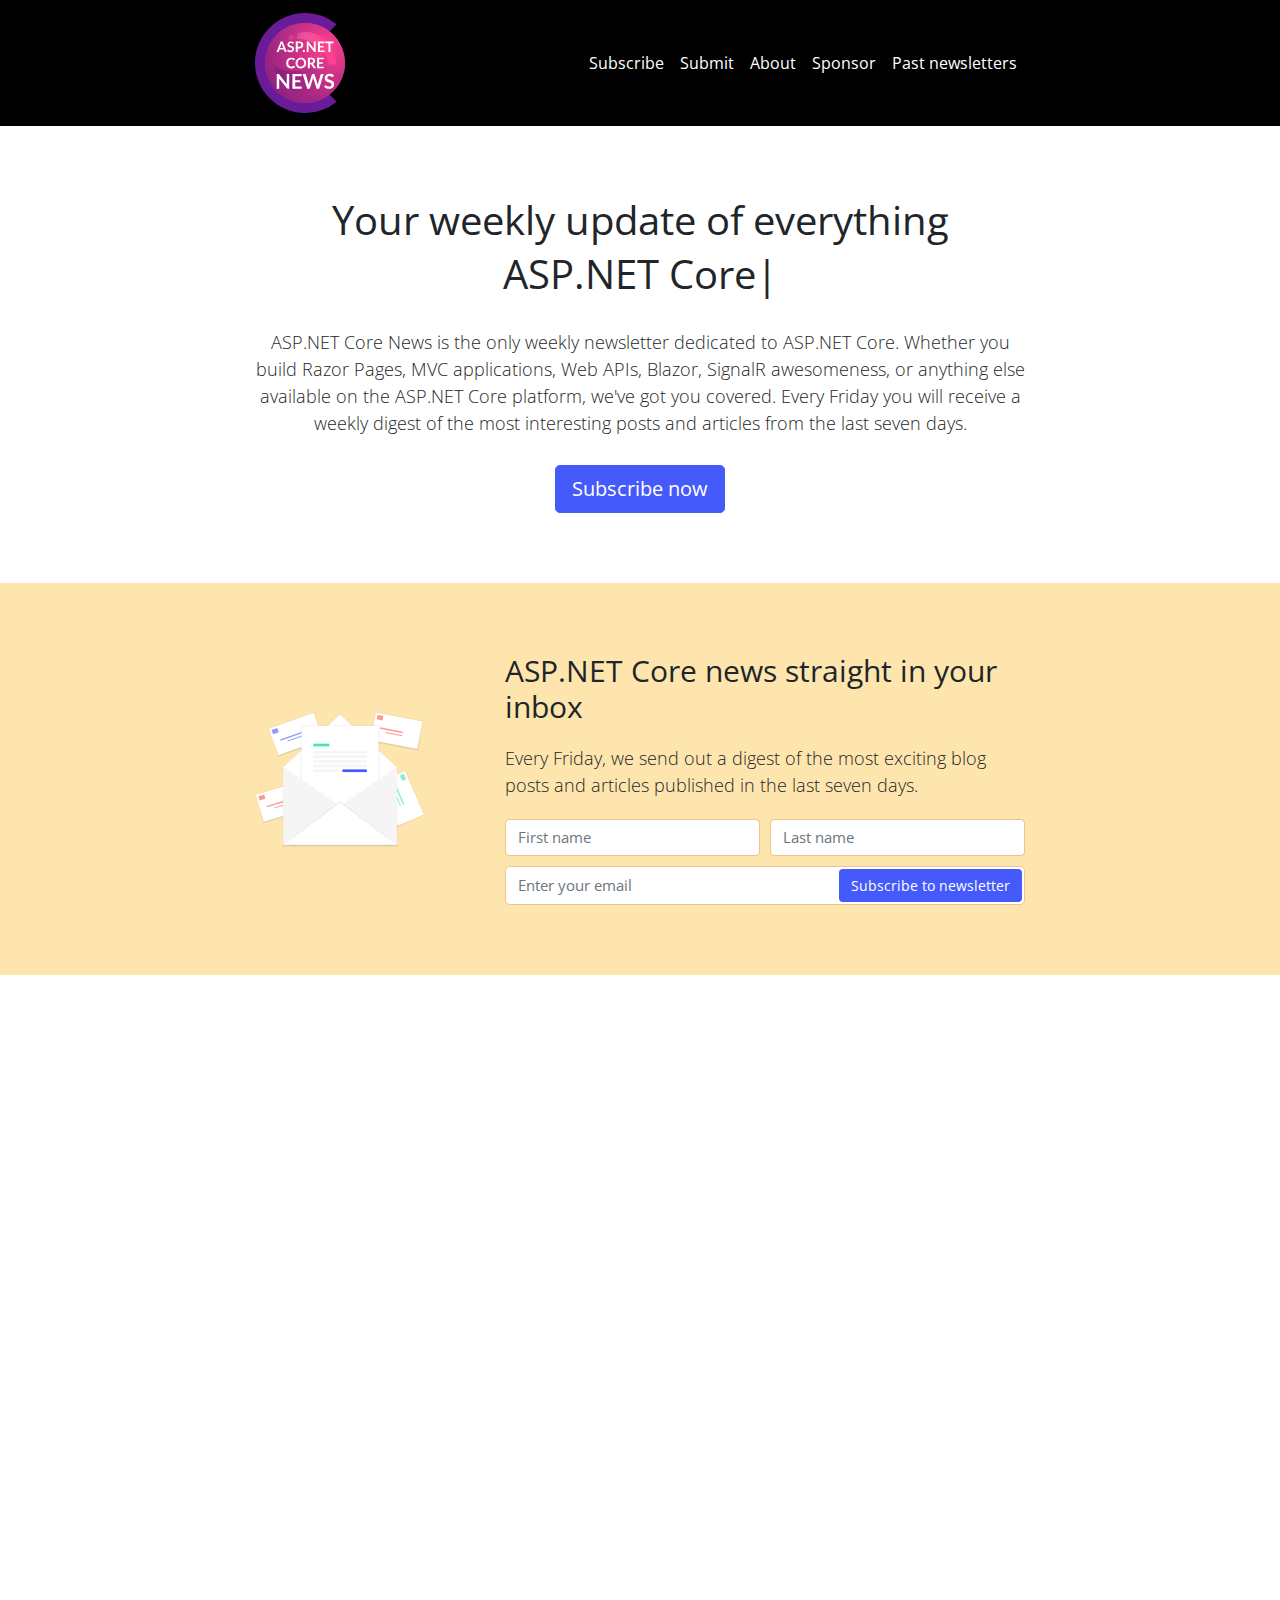
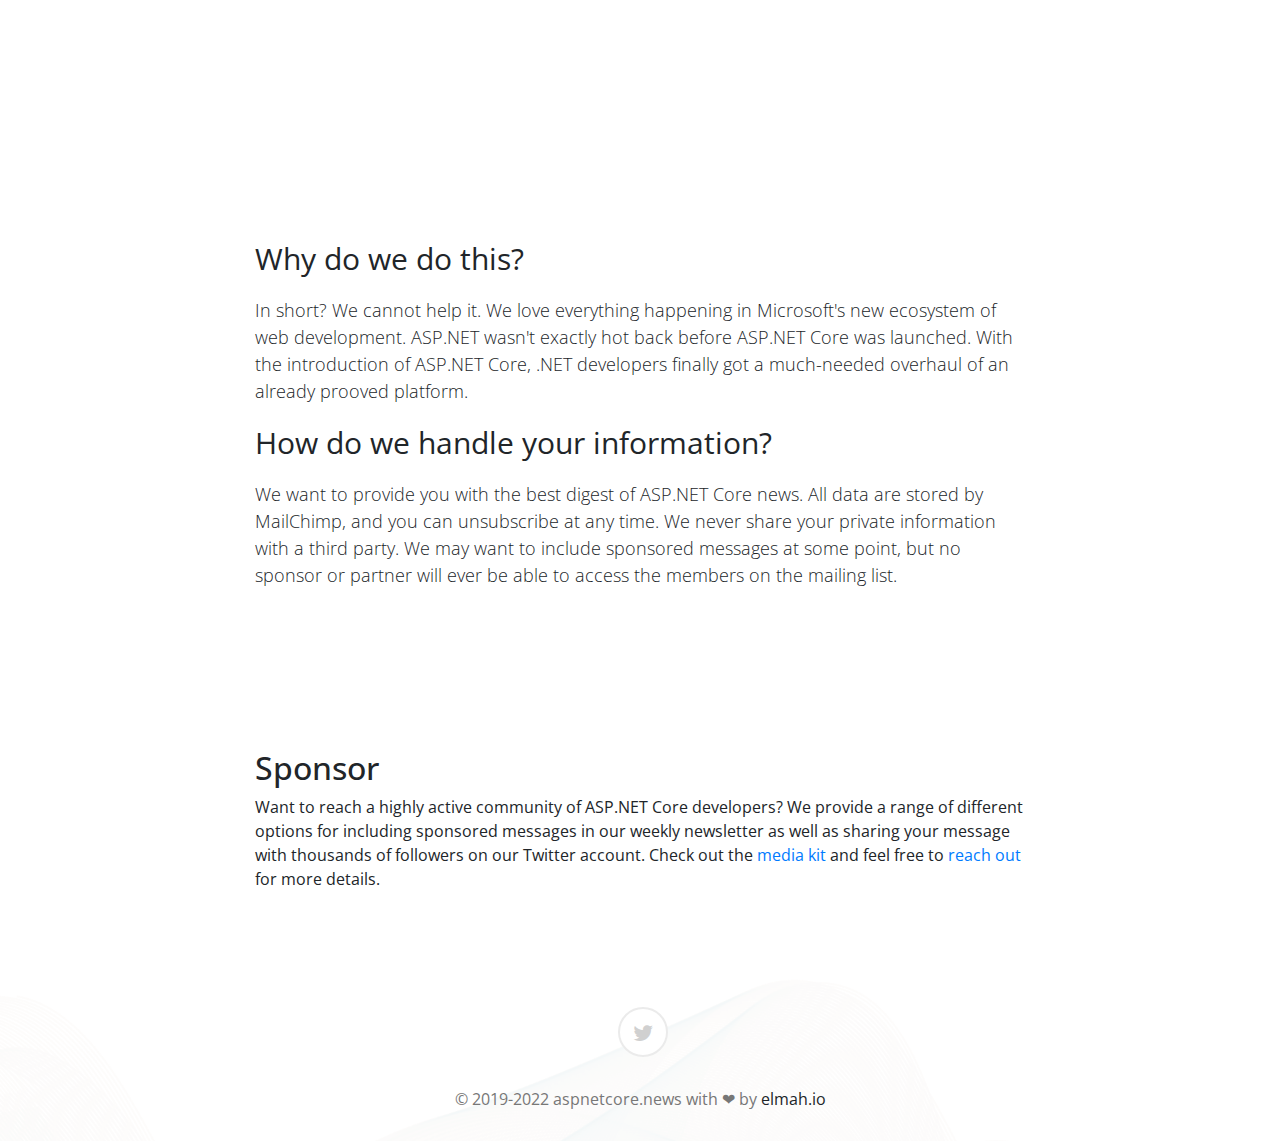
==== index.html @ 0ddf8ab8 "Removed analytics" ====
<!doctype html>
<html lang="en">
    <head>
        <title>ASP.NET Core News - Your weekly update on ASP.NET Core</title>
        <meta name="description" content="Sign up for the ASP.NET Core weekly newsletter to receive a weekly digest of blog posts about ASP.NET Core, MVC, Blazor, SignalR, and much more.">
        <link rel="canonical" href="https://aspnetcore.news/">
        <!-- Required meta tags -->
        <meta charset="utf-8">
        <meta name="viewport" content="width=device-width, initial-scale=1, shrink-to-fit=no">
        <!-- Fonts -->
        <link href="https://fonts.googleapis.com/css?family=Open+Sans:300,400,600,700" rel="stylesheet">
        <!-- Bootstrap CSS -->
        <link rel="stylesheet" href="https://stackpath.bootstrapcdn.com/bootstrap/4.3.1/css/bootstrap.min.css" integrity="sha384-ggOyR0iXCbMQv3Xipma34MD+dH/1fQ784/j6cY/iJTQUOhcWr7x9JvoRxT2MZw1T" crossorigin="anonymous">
        <link rel="stylesheet" href="https://stackpath.bootstrapcdn.com/font-awesome/4.7.0/css/font-awesome.min.css">
        <link rel="stylesheet" type="text/css" href="style.css">
        <link rel="apple-touch-icon" href="images/apple-touch-icon.png">
        <link rel="icon" type="image/png" href="images/favicon-192x192.png" sizes="192x192">
        <link rel="icon" type="image/png" href="images/favicon-160x160.png" sizes="160x160">
        <link rel="icon" type="image/png" href="images/favicon-96x96.png" sizes="96x96">
        <link rel="icon" type="image/png" href="images/favicon-32x32.png" sizes="32x32">
        <link rel="icon" type="image/png" href="images/favicon-16x16.png" sizes="16x16">
        <meta name="msapplication-TileImage" content="images/ms-icon-144x144.png">
        <meta property="og:type" content="website" />
        <meta property="og:title" content="ASP.NET Core News - Your weekly update of everything ASP.NET Core" />
        <meta property="og:description" content="ASP.NET Core News is the only weekly newsletter dedicated to ASP.NET Core. Whether you build Razor Pages, MVC applications, Web APIs, Blazor, SignalR awesomeness, or anything else available on the ASP.NET Core platform, we've got you covered. Every Friday you will receive a weekly digest of the most interesting posts and articles from the last seven days." />
        <meta property="og:image" content="https://aspnetcore.news/images/aspnetcorenews.png" />
        <meta property="og:url" content="https://aspnetcore.news/" />
        <meta property="og:site_name" content="ASP.NET Core News" />
        <meta name="twitter:title" content="ASP.NET Core News - Your weekly update of everything ASP.NET Core">
        <meta name="twitter:description" content="ASP.NET Core News is the only weekly newsletter dedicated to ASP.NET Core. Whether you build Razor Pages, MVC applications, Web APIs, Blazor, SignalR awesomeness, or anything else available on the ASP.NET Core platform, we've got you covered. Every Friday you will receive a weekly digest of the most interesting posts and articles from the last seven days.">
        <meta name="twitter:image" content="https://aspnetcore.news/images/aspnetcorenews.png">
        <meta name="twitter:site" content="@aspnetcore_news">
    </head>
    <body>
        <nav class="navbar navbar-expand-lg navbar-dark bg-dark fixed-top">
            <div class="container">
                <a class="navbar-brand" href="https://aspnetcore.news"><img class="img-fluid" src="images/logo.svg" alt="ASP.NET Core News" /></a>
                <button class="navbar-toggler" type="button" data-toggle="collapse" data-target="#navbarScroll" aria-controls="navbarScroll" aria-expanded="false" aria-label="Toggle navigation">
                    <span class="navbar-toggler-icon"></span>
                </button>
                <div class="collapse navbar-collapse" id="navbarScroll">
                    <ul class="navbar-nav ml-auto">
                        <li class="nav-item"><a class="nav-link" href="#newsletter">Subscribe</a></li>
                        <li class="nav-item"><a class="nav-link" href="#submit">Submit</a></li>
                        <li class="nav-item"><a class="nav-link" href="#about">About</a></li>
                        <li class="nav-item"><a class="nav-link" href="#sponsor">Sponsor</a></li>
                        <li class="nav-item"><a class="nav-link" href="https://us7.campaign-archive.com/home/?u=66fdd2122e968863d381a26e1&id=25e58ef874" target="_blank">Past newsletters</a></li>
                    </ul>
                </div>
            </div>
        </nav>
        <section class="hero">
            <div class="section-inner">
                <div class="container">
                    <h1>Your weekly update of everything <span class="d-none">ASP.NET Core</span></h1>
                    <span class="rotator"></span>

                    <p class="lead">
                        ASP.NET Core News is the only weekly newsletter dedicated to ASP.NET Core. Whether you build Razor Pages, MVC applications, Web APIs, Blazor, SignalR awesomeness, or anything else available on the ASP.NET Core platform, we've got you covered. Every Friday you will receive a weekly digest of the most interesting posts and articles from the last seven days.
                    </p>
                    <div class="actions">
                        <button id="goto-newsletter" type="button" class="btn btn-primary btn-lg mt-2">Subscribe now</button>
                    </div>
                </div>
            </div>
        </section>
        <section id="newsletter" class="newsletter">
            <div class="section-inner">
                <div class="container">
                    <div class="newsletter-box">
                        <div class="row align-items-center">
                            <div class="col-md-3">
                                <svg id="060e19aa-3f7d-4f07-aa7e-820f8d371f55" data-name="Layer 1" xmlns="http://www.w3.org/2000/svg" xmlns:xlink="http://www.w3.org/1999/xlink" width="870.71" height="691.21" viewBox="0 0 870.71 691.21">
                                    <defs>
                                        <linearGradient id="96d5bb21-1965-4d3e-ab37-1bcc7be514e6" x1="309.27" y1="560.72" x2="309.27" y2="406.06" gradientTransform="matrix(-1, 0, 0, 1, 616.6, 82.28)" gradientUnits="userSpaceOnUse">
                                            <stop offset="0" stop-color="gray" stop-opacity="0.25"/>
                                            <stop offset="0.54" stop-color="gray" stop-opacity="0.12"/>
                                            <stop offset="1" stop-color="gray" stop-opacity="0.1"/>
                                        </linearGradient>
                                        <linearGradient id="3608cfbe-4e57-42c8-8a3e-2b99e6b6c6a0" x1="-175.29" y1="157.73" x2="-175.29" y2="3.07" gradientTransform="matrix(0, -1, -1, 0, 970.73, 29.07)" xlink:href="#96d5bb21-1965-4d3e-ab37-1bcc7be514e6"/>
                                        <linearGradient id="f4d6b150-3892-4d6f-bed9-22612cc59583" x1="-246.29" y1="456.25" x2="-246.29" y2="301.59" gradientTransform="matrix(0, -1, -1, 0, 1293.26, 304.09)" xlink:href="#96d5bb21-1965-4d3e-ab37-1bcc7be514e6"/>
                                        <linearGradient id="675c2575-69c8-4c08-9859-0530d9a94ad2" x1="60" y1="226.17" x2="60" y2="71.51" gradientTransform="matrix(-1, 0, 0, 1, 436.24, 71.59)" xlink:href="#96d5bb21-1965-4d3e-ab37-1bcc7be514e6"/>
                                        <linearGradient id="245258be-8ef2-4163-b815-3fbd211fc334" x1="435.66" y1="691.21" x2="435.66" y2="9.21" gradientTransform="matrix(1, 0, 0, 1, 0, 0)" xlink:href="#96d5bb21-1965-4d3e-ab37-1bcc7be514e6"/>
                                        <linearGradient id="afb36fd3-f298-4117-ba9e-9f0c6a4eccfc" x1="435.66" y1="544.71" x2="435.66" y2="69.59" gradientTransform="matrix(1, 0, 0, 1, 0, 0)" xlink:href="#96d5bb21-1965-4d3e-ab37-1bcc7be514e6"/>
                                        <linearGradient id="9b46ec67-d0ea-45ff-80f1-fe3db7b86030" x1="600.3" y1="786.69" x2="600.3" y2="565.96" gradientTransform="matrix(1, 0, 0, 1, 0, 0)" xlink:href="#96d5bb21-1965-4d3e-ab37-1bcc7be514e6"/>
                                    </defs>
                                    <title>opened</title>
                                    <rect x="181.5" y="488.34" width="251.66" height="154.66" transform="translate(-313.48 7.02) rotate(-16.6)" fill="url(#96d5bb21-1965-4d3e-ab37-1bcc7be514e6)"/>
                                    <rect x="184.26" y="492.57" width="243.13" height="144.34" transform="translate(-313.28 6.55) rotate(-16.6)" fill="#fff"/>
                                    <g opacity="0.6">
                                        <rect x="184.56" y="532.96" width="30.93" height="22.89" transform="translate(382.63 904.55) rotate(163.4)" fill="#f55f44"/>
                                        <rect x="221.97" y="570.99" width="118.78" height="7.42" transform="translate(550.57 940.64) rotate(163.4)" fill="#f55f44"/>
                                        <rect x="258.42" y="584.23" width="86.61" height="4.95" transform="translate(593.88 958.32) rotate(163.4)" fill="#f55f44"/>
                                    </g>
                                    <rect x="812.99" y="78.53" width="154.66" height="251.66" transform="translate(354.91 934.8) rotate(-78.98)" fill="url(#3608cfbe-4e57-42c8-8a3e-2b99e6b6c6a0)"/>
                                    <rect x="817.25" y="81.28" width="144.34" height="243.13" transform="translate(355.66 932.7) rotate(-78.98)" fill="#fff"/>
                                    <g opacity="0.6">
                                        <rect x="789.65" y="124.32" width="30.93" height="22.89" transform="translate(1404.78 318.52) rotate(-168.98)" fill="#f55f44"/>
                                        <rect x="803.74" y="196.61" width="118.78" height="7.42" transform="translate(1507.41 457.54) rotate(-168.98)" fill="#f55f44"/>
                                        <rect x="832.3" y="217.92" width="86.61" height="4.95" transform="translate(1528.3 499.71) rotate(-168.98)" fill="#f55f44"/>
                                    </g>
                                    <rect x="837.01" y="424.55" width="154.66" height="251.66" transform="translate(-308.14 304.89) rotate(-23.45)" fill="url(#f4d6b150-3892-4d6f-bed9-22612cc59583)"/>
                                    <rect x="842.9" y="427.21" width="144.34" height="243.13" transform="translate(-307.45 305.05) rotate(-23.45)" fill="#fff"/>
                                    <g opacity="0.6">
                                        <rect x="907.2" y="429.86" width="30.93" height="22.89" transform="translate(720.31 1358.98) rotate(-113.45)" fill="#47e6b1"/>
                                        <rect x="842.89" y="521.96" width="118.78" height="7.42" transform="translate(614.41 1458.22) rotate(-113.45)" fill="#47e6b1"/>
                                        <rect x="849.48" y="544.85" width="86.61" height="4.95" transform="translate(581.28 1479.77) rotate(-113.45)" fill="#47e6b1"/>
                                    </g>
                                    <rect x="250.41" y="143.1" width="251.66" height="154.66" transform="translate(-216.69 34.06) rotate(-19.53)" fill="url(#675c2575-69c8-4c08-9859-0530d9a94ad2)"/>
                                    <rect x="253.13" y="147.42" width="243.13" height="144.34" transform="translate(-216.5 33.5) rotate(-19.53)" fill="#fff"/>
                                    <g opacity="0.6">
                                        <rect x="252.52" y="193.23" width="30.93" height="22.89" transform="translate(424.33 203.59) rotate(160.47)" fill="#445afb"/>
                                        <rect x="291.38" y="227.07" width="118.78" height="7.42" transform="translate(593.86 226.63) rotate(160.47)" fill="#445afb"/>
                                        <rect x="328.41" y="239.26" width="86.61" height="4.95" transform="translate(638.21 240.89) rotate(160.47)" fill="#445afb"/>
                                    </g>
                                    <polygon points="435.66 9.21 142.66 285.04 142.66 691.21 728.65 691.21 728.65 285.04 435.66 9.21" fill="url(#245258be-8ef2-4163-b815-3fbd211fc334)"/>
                                    <polygon points="725.68 682.3 145.63 682.3 145.63 284.38 435.66 14.16 725.68 284.38 725.68 682.3" fill="#fff"/>
                                    <rect x="233.73" y="69.59" width="403.85" height="475.12" fill="url(#afb36fd3-f298-4117-ba9e-9f0c6a4eccfc)"/>
                                    <rect x="238.83" y="73.55" width="393.65" height="471.16" fill="#fff"/>
                                    <polygon points="145.63 284.38 435.66 483.34 145.63 682.3 145.63 284.38" fill="#f5f5f5"/>
                                    <polygon points="725.68 284.38 435.66 483.34 725.68 682.3 725.68 284.38" fill="#f5f5f5"/>
                                    <path d="M310.28,786.69,588.92,569.9a18.39,18.39,0,0,1,22.75,0L890.33,786.69Z" transform="translate(-164.65 -104.4)" fill="url(#9b46ec67-d0ea-45ff-80f1-fe3db7b86030)"/>
                                    <path d="M310.28,786.69,588.92,579.37a19.06,19.06,0,0,1,22.75,0L890.33,786.69Z" transform="translate(-164.65 -104.4)" fill="#fff"/>
                                    <rect x="298.56" y="164.61" width="82.16" height="13.86" fill="#47e6b1"/>
                                    <rect x="298.56" y="201.24" width="274.19" height="13.86" fill="#f5f5f5"/>
                                    <rect x="298.56" y="224.99" width="274.19" height="13.86" fill="#f5f5f5"/>
                                    <rect x="298.56" y="248.75" width="274.19" height="13.86" fill="#f5f5f5"/>
                                    <rect x="298.56" y="272.5" width="274.19" height="13.86" fill="#f5f5f5"/>
                                    <rect x="298.56" y="296.26" width="124.72" height="13.86" fill="#f5f5f5"/>
                                    <rect x="448.03" y="296.26" width="124.72" height="13.86" fill="#445afb"/>
                                </svg>
                            </div>
                            <div class="col-md-9">
                                <div class="newsletter-inner">
                                    <h2>ASP.NET Core news straight in your inbox</h2>
                                    <p>Every Friday, we send out a digest of the most exciting blog posts and articles published in the last seven days.</p>
                                    <form action="https://elmah.us7.list-manage.com/subscribe/post?u=66fdd2122e968863d381a26e1&amp;id=25e58ef874" method="post">
                                        <div class="form-row">
                                            <div class="col">
                                                <input type="text" class="form-control" id="start" name="FNAME" placeholder="First name">
                                            </div>
                                            <div class="col">
                                                <input type="text" class="form-control" name="LNAME" placeholder="Last name">
                                            </div>
                                        </div>
                                        <div class="input-group mb-0">
                                            <input type="email" class="form-control" placeholder="Enter your email" name="EMAIL" required="">
                                            <div style="position: absolute; left: -5000px;" aria-hidden="true"><input type="text" name="b_66fdd2122e968863d381a26e1_25e58ef874" tabindex="-1" value=""></div>
                                            <span class="input-group-btn">
                                            <button type="submit" class="btn btn-primary"><span class="d-none d-sm-block">Subscribe to newsletter</span><span class="d-block d-sm-none">Submit</span></button>
                                            </span>
                                        </div>
                                    </form>
                                </div>
                            </div>
                        </div>
                    </div>
                </div>
            </div>
        </section>
        <section id="submit" class="submit">
            <div class="section-inner">
                <div class="container">
                    <iframe src="https://docs.google.com/forms/d/e/1FAIpQLScKJlI8E-xD7lj11J0qn7dJSyouOhPCEeXBzRFZKMGt5wXrMg/viewform?embedded=true" width="640" height="720" frameborder="0" marginheight="0" marginwidth="0" style="width:100%;">Loading…</iframe>
                </div>
            </div>
        </section>
        <section id="about" class="details">
            <div class="section-inner">
                <div class="container">
                    <h2>Why do we do this?</h2>
                    <p>In short? We cannot help it. We love everything happening in Microsoft's new ecosystem of web development. ASP.NET wasn't exactly hot back before ASP.NET Core was launched. With the introduction of ASP.NET Core, .NET developers finally got a much-needed overhaul of an already prooved platform.</p>
                    <h2>How do we handle your information?</h2>
                    <p>We want to provide you with the best digest of ASP.NET Core news. All data are stored by MailChimp, and you can unsubscribe at any time. We never share your private information with a third party. We may want to include sponsored messages at some point, but no sponsor or partner will ever be able to access the members on the mailing list.</p>
                </div>
            </div>
        </section>
        <section id="sponsor" class="sponsor">
            <div class="section-inner">
                <div class="container">
                    <h2>Sponsor</h2>
                    <p>Want to reach a highly active community of ASP.NET Core developers? We provide a range of different options for including sponsored messages in our weekly newsletter as well as sharing your message with thousands of followers on our Twitter account. Check out the <a href="/media-kit/">media kit</a> and feel free to <a href="mailto:info@aspnetcore.news">reach out</a> for more details.</p>
                </div>
            </div>
        </section>
        <footer>
            <div class="section-inner">
                <div class="footer-social">
                    <a href="https://twitter.com/aspnetcore_news" class="social-icons"><i class="fa fa-twitter"></i></a>
                </div>
                <div class="container">
                    <!-- <ul>
                        <li><a href="#">Company Information</a></li>
                        <li><a href="#">Contact us</a></li>
                        <li><a href="#">Reviews</a></li>
                        <li><a href="#">Terms of service</a></li>
                        </ul> -->
                    <p class="footer-copyright">© 2019-2022 aspnetcore.news with ❤ by <a href="https://elmah.io" target="_blank">elmah.io</a></p>
                </div>
            </div>
        </footer>
        <!-- Optional JavaScript -->
        <!-- jQuery first, then Popper.js, then Bootstrap JS -->
        <script src="https://code.jquery.com/jquery-3.3.1.min.js"></script>
        <script src="https://cdnjs.cloudflare.com/ajax/libs/popper.js/1.14.7/umd/popper.min.js" integrity="sha384-UO2eT0CpHqdSJQ6hJty5KVphtPhzWj9WO1clHTMGa3JDZwrnQq4sF86dIHNDz0W1" crossorigin="anonymous"></script>
        <script src="https://stackpath.bootstrapcdn.com/bootstrap/4.3.1/js/bootstrap.min.js" integrity="sha384-JjSmVgyd0p3pXB1rRibZUAYoIIy6OrQ6VrjIEaFf/nJGzIxFDsf4x0xIM+B07jRM" crossorigin="anonymous"></script>
        <script src="js/typed.js"></script>
        <script src="js/main.js"></script>
    </body>

</html>
---- style.css ----
body {
	font-family: 'Open Sans', sans-serif;
    position: relative;
}

.btn {
    box-shadow: none !important;
}
.btn-primary {
	background: #445afb;
    border-color: #445afb !important;
}
.btn-primary:hover, .btn-primary:active, .btn-primary:focus {
	background: #384de8 !important;
}

.navbar.bg-dark {
	background: #000 !important;
	color: #fff !important;
}
.navbar .navbar-brand {
	display: inline-block;
	margin: 0 auto;
}
.navbar-dark .navbar-nav .nav-link {
    color: rgba(255,255,255,1);
}
.navbar .navbar-brand img {
	height: 100px;
    transition: all .1s ease-in;
}
.navbar.slim-mode .navbar-brand img {
    height: 60px;
}

section {
	padding: 70px 0px;
}
.section-inner {
	margin: 0 auto;
	max-width: 800px;
}

section.hero {
	text-align: center;
    padding-top: 196px;
}
section.hero h1 {
	font-size: 40px;
	font-weight: 400;
	margin-bottom: 0px;
}
section.hero span.rotator {
	font-size: 40px;
	font-weight: 400;
}
section.hero .typed-cursor {
    font-size: 40px;
}
section.hero p {
	font-size: 18px;
	font-weight: 300;
	margin: 25px auto 20px auto;
}

section.newsletter {
	background: #FEE5AD;
}
section.newsletter .newsletter-box svg {
	width: 100%;
	height: 150px;
}
section.newsletter .newsletter-box h2 {
	font-size: 30px;
	font-weight: 400;
	margin-bottom: 20px;
}
section.newsletter .newsletter-box p {
	font-size: 18px;
	font-weight: 300;
	margin: 0 auto 20px auto;
}
section.newsletter .newsletter-box form .form-row {
	margin-bottom: 10px;
}
section.newsletter .newsletter-box form .form-control {
	border: 1px solid #ecc48d;
	box-shadow: none;
	font-family: 'Open Sans', sans-serif;
	font-size: 15px;
}
section.newsletter .newsletter-box form .input-group {
	border-radius: 5px;
    background: #fff;
    border: 1px solid #ecc48d;
}
section.newsletter .newsletter-box form .input-group .form-control {
	border: none;
}
section.newsletter .newsletter-box form .input-group .btn {
    color: #fff;
    text-decoration: none;
    line-height: normal;
    padding: 7px 12px;
    border: none;
    font-size: 14px;
    margin: 2px;
}
section.newsletter .newsletter-inner {
	margin-left: 50px;
}

section.details h2 {
	font-size: 30px;
    font-weight: 400;
    margin-bottom: 20px;
}
section.details p {
	font-size: 18px;
    font-weight: 300;
    margin: 0 auto 20px auto;
}
section.submit {
    padding-bottom: 0;
}

footer {
	background: url(images/footer-bg.png) center top/cover no-repeat local;
}
footer .container{
    text-align: center;
    padding: 30px 0px;
}
footer .footer-copyright {
    margin-bottom: 0px;
    text-align: center;
    color: #777;

}
footer ul {
    list-style-type: none;
    padding: 0;
    margin-bottom: 18px;
}
footer a {
    color: #212529 !important;
    font-size: 16px;
    text-decoration: none !important;
}
footer li {
    display: inline-block;
    margin: 0px 15px;
    line-height: 2;
}
footer .footer-social{
    text-align: center;
    padding-top: 30px;
}
footer .fa{
    font-size: 22px;
    margin-right: 15px;
    margin-left: 20px;
    background-color: white;
    color: #d0d0d0;
    border-radius: 100%;
    padding: 10px;
    height: 50px;
    width: 50px;
    text-align: center;
    line-height: 28px;
    text-decoration: none;
    border: 2px solid #ebebeb;
    transition:color 0.2s;
}
footer .fa-facebook:hover,
footer .fa-facebook:focus {
   color: #3b5998
}
footer .fa-google-plus:hover,
footer .fa-google-plus:focus {
    color: #d34836
}
footer .fa-twitter:hover,
footer .fa-twitter:focus {
    color: #38A1F3
}

@media (min-width: 1200px) {
    .container {
        max-width: 800px;
    }
}

@media (min-width: 992px) {
    .container {
        max-width: 800px;
    }
}

@media (max-width: 991px) {
    .navbar .navbar-brand {
        margin: 0;
    }
    .navbar .navbar-collapse ul {
        padding: 15px 0px;
    }
}

@media screen and (max-width: 769px) {
	section.newsletter svg {
		margin-bottom: 30px;
	}
	section.newsletter .newsletter-inner {
		margin: 0px;
	}
}

@media (max-width: 575px) {
    section {
        padding: 30px 0px;
    }
    section.hero h1 {
        font-size: 30px;
    }
    section.hero span.rotator {
        font-size: 30px;
    }
    section.hero .typed-cursor {
        font-size: 30px;
    }
    section.newsletter .newsletter-box h2 {
        text-align: center;
        font-size: 24px;
    }
    section.details h2 {
        text-align: center;
        font-size: 24px;
    }
    .actions {
        max-width: 400px;
        margin: 0 auto;
    }
    .actions a, .actions button {
        display: block;
        width: 100%;
        margin-bottom: 4px;
    }
    .actions .last {
        margin-bottom: 0;
    }
}
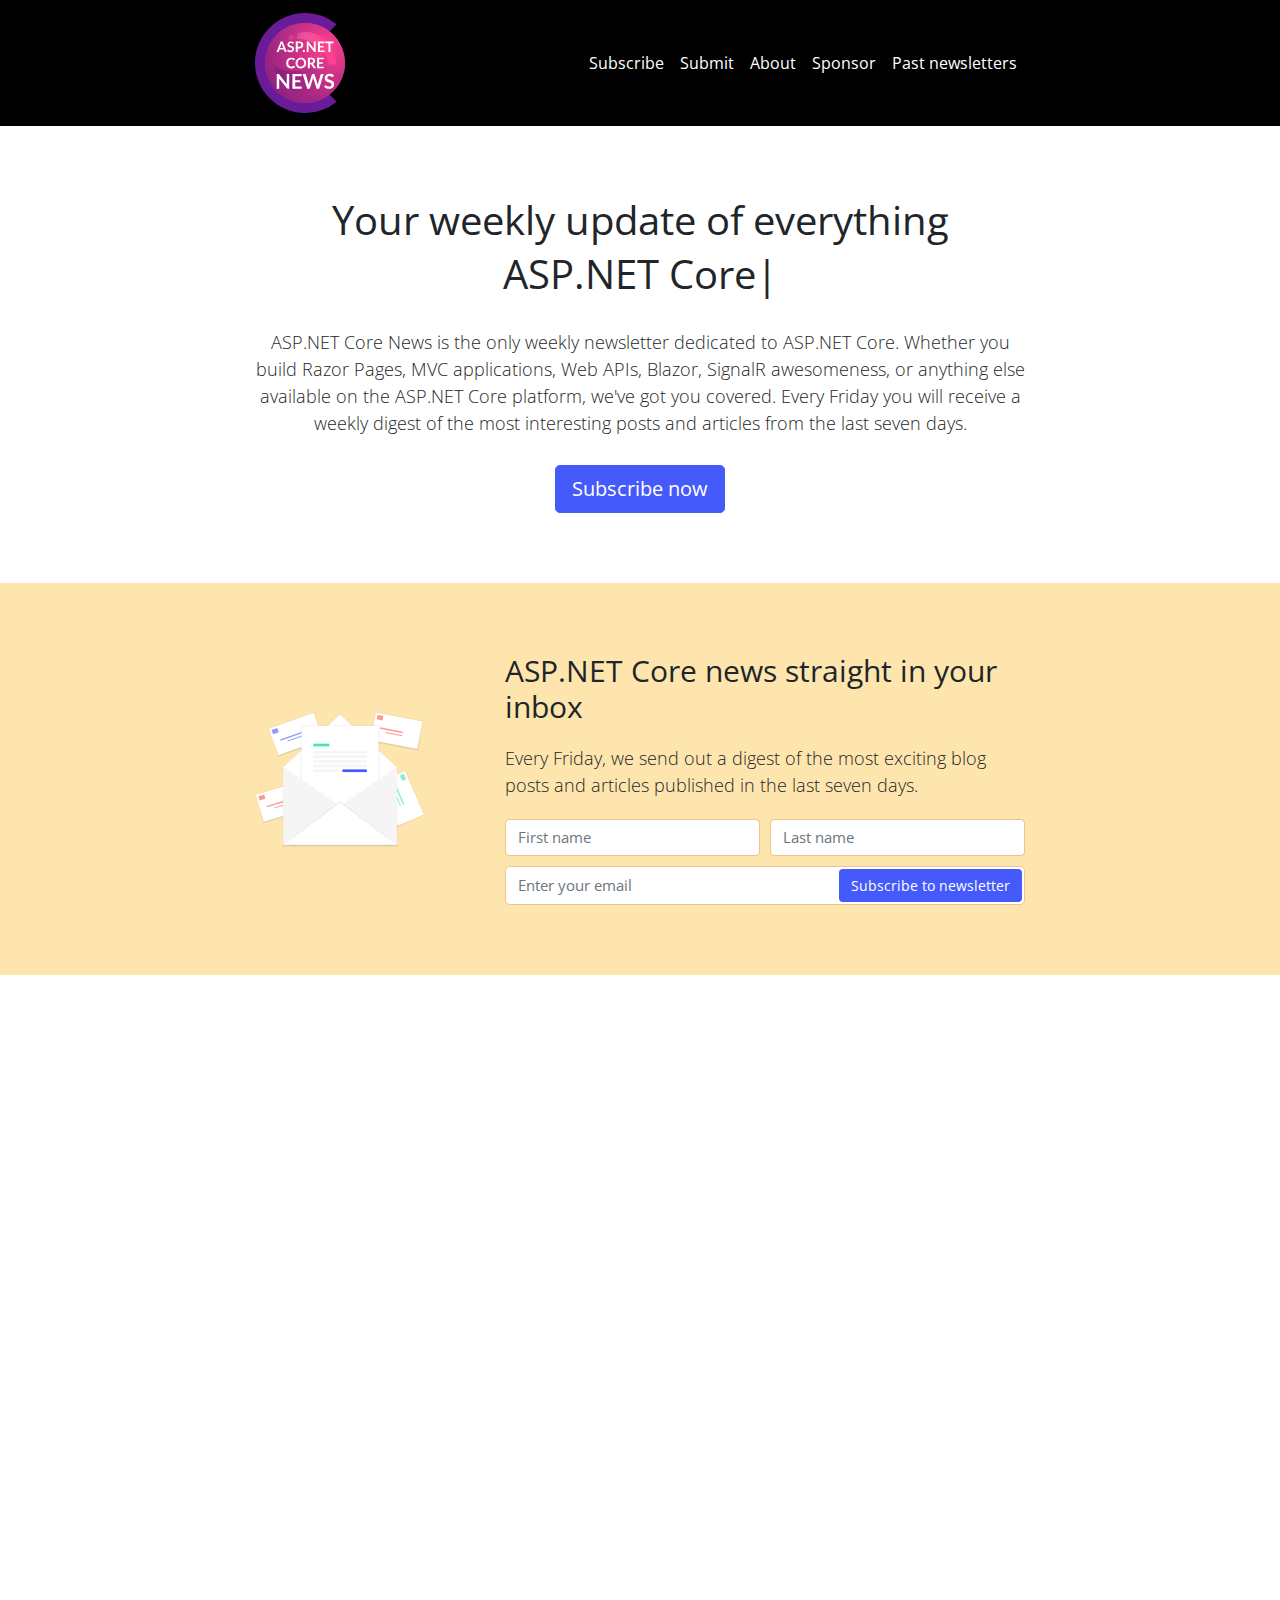
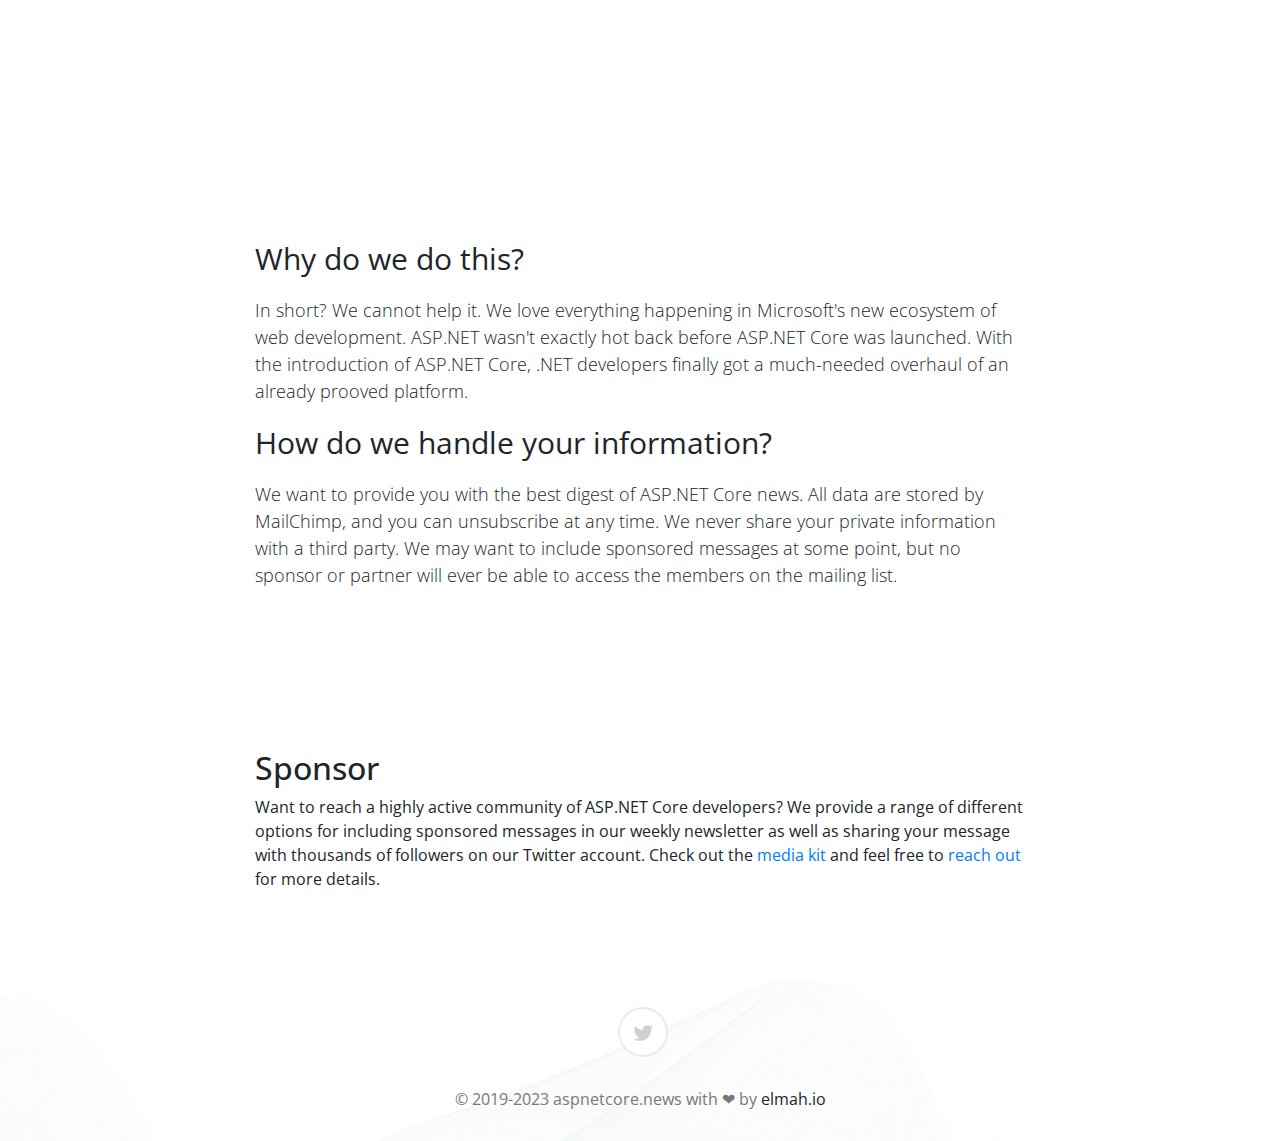
==== commit 67002af3: "Updated copyright" ====
--- a/index.html
+++ b/index.html
@@ -195,7 +195,7 @@
                         <li><a href="#">Reviews</a></li>
                         <li><a href="#">Terms of service</a></li>
                         </ul> -->
-                    <p class="footer-copyright">© 2019-2022 aspnetcore.news with ❤ by <a href="https://elmah.io" target="_blank">elmah.io</a></p>
+                    <p class="footer-copyright">© 2019-2023 aspnetcore.news with ❤ by <a href="https://elmah.io" target="_blank">elmah.io</a></p>
                 </div>
             </div>
         </footer>
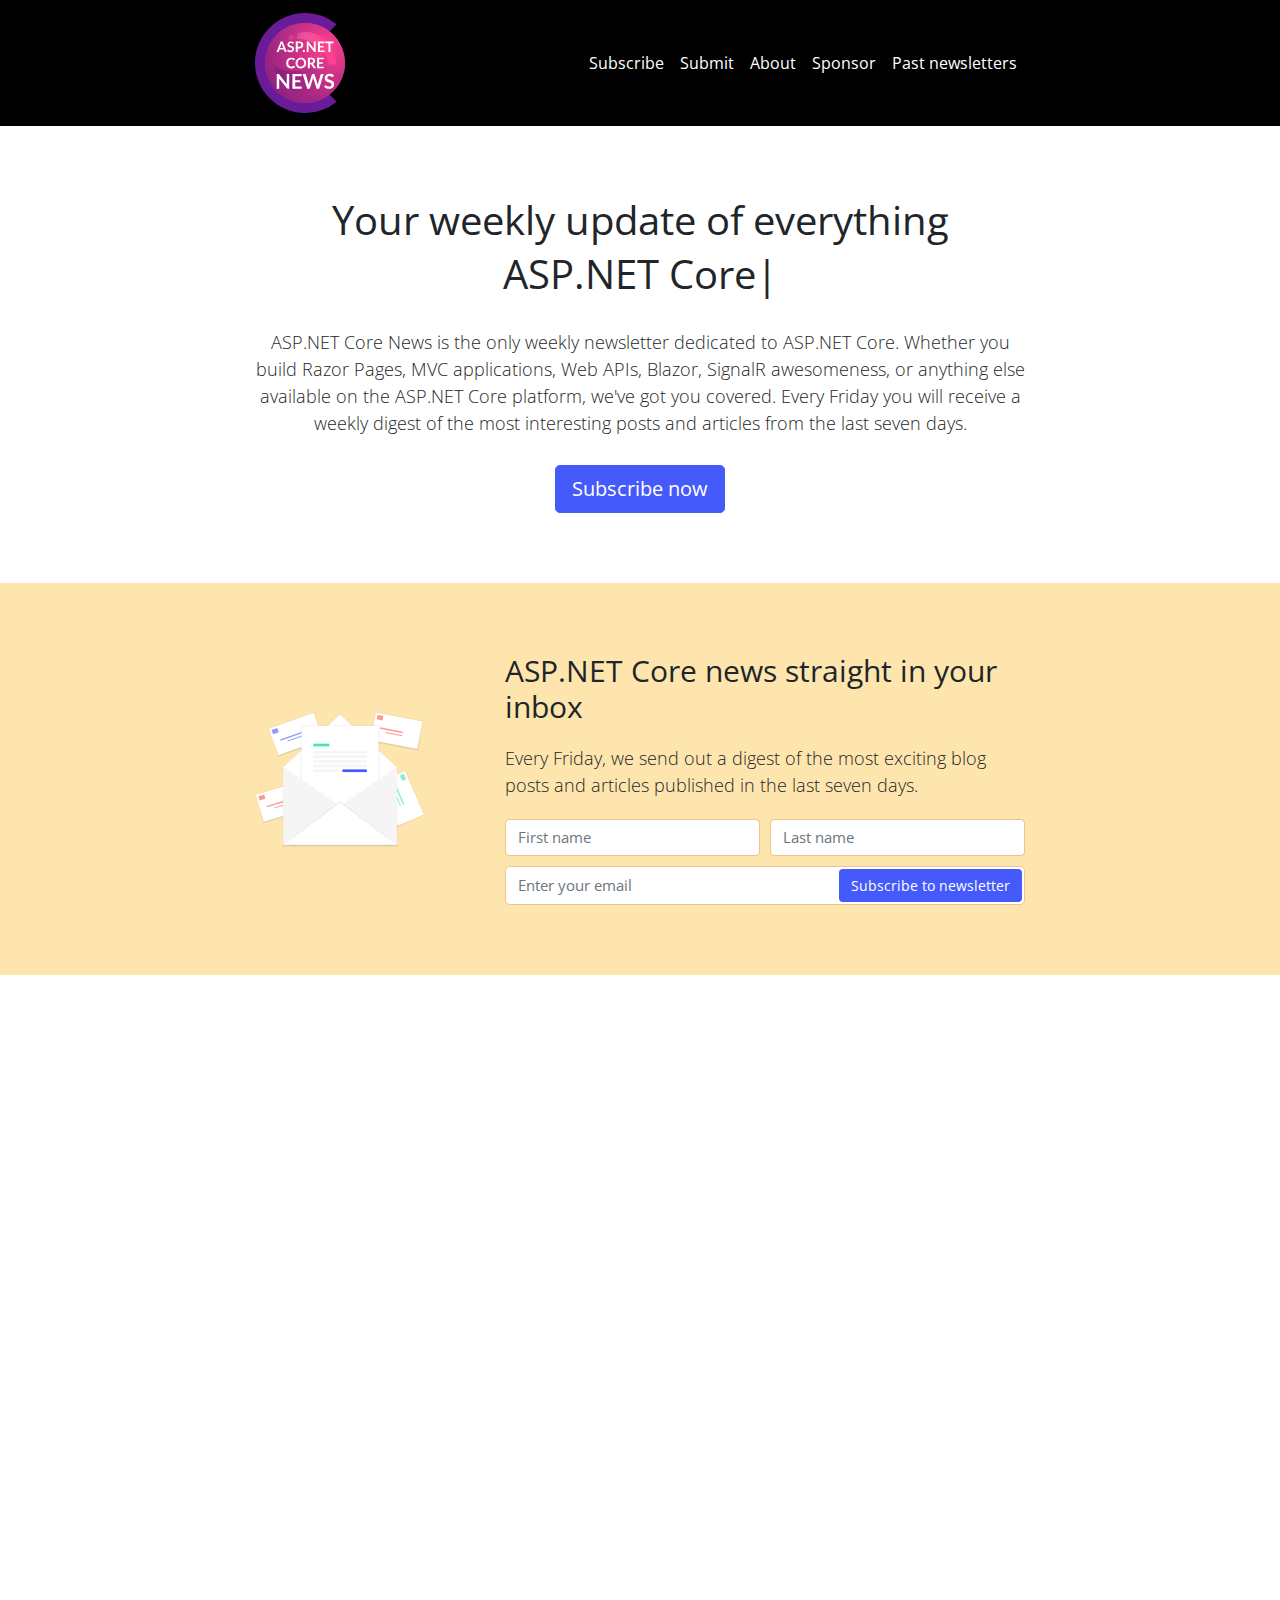
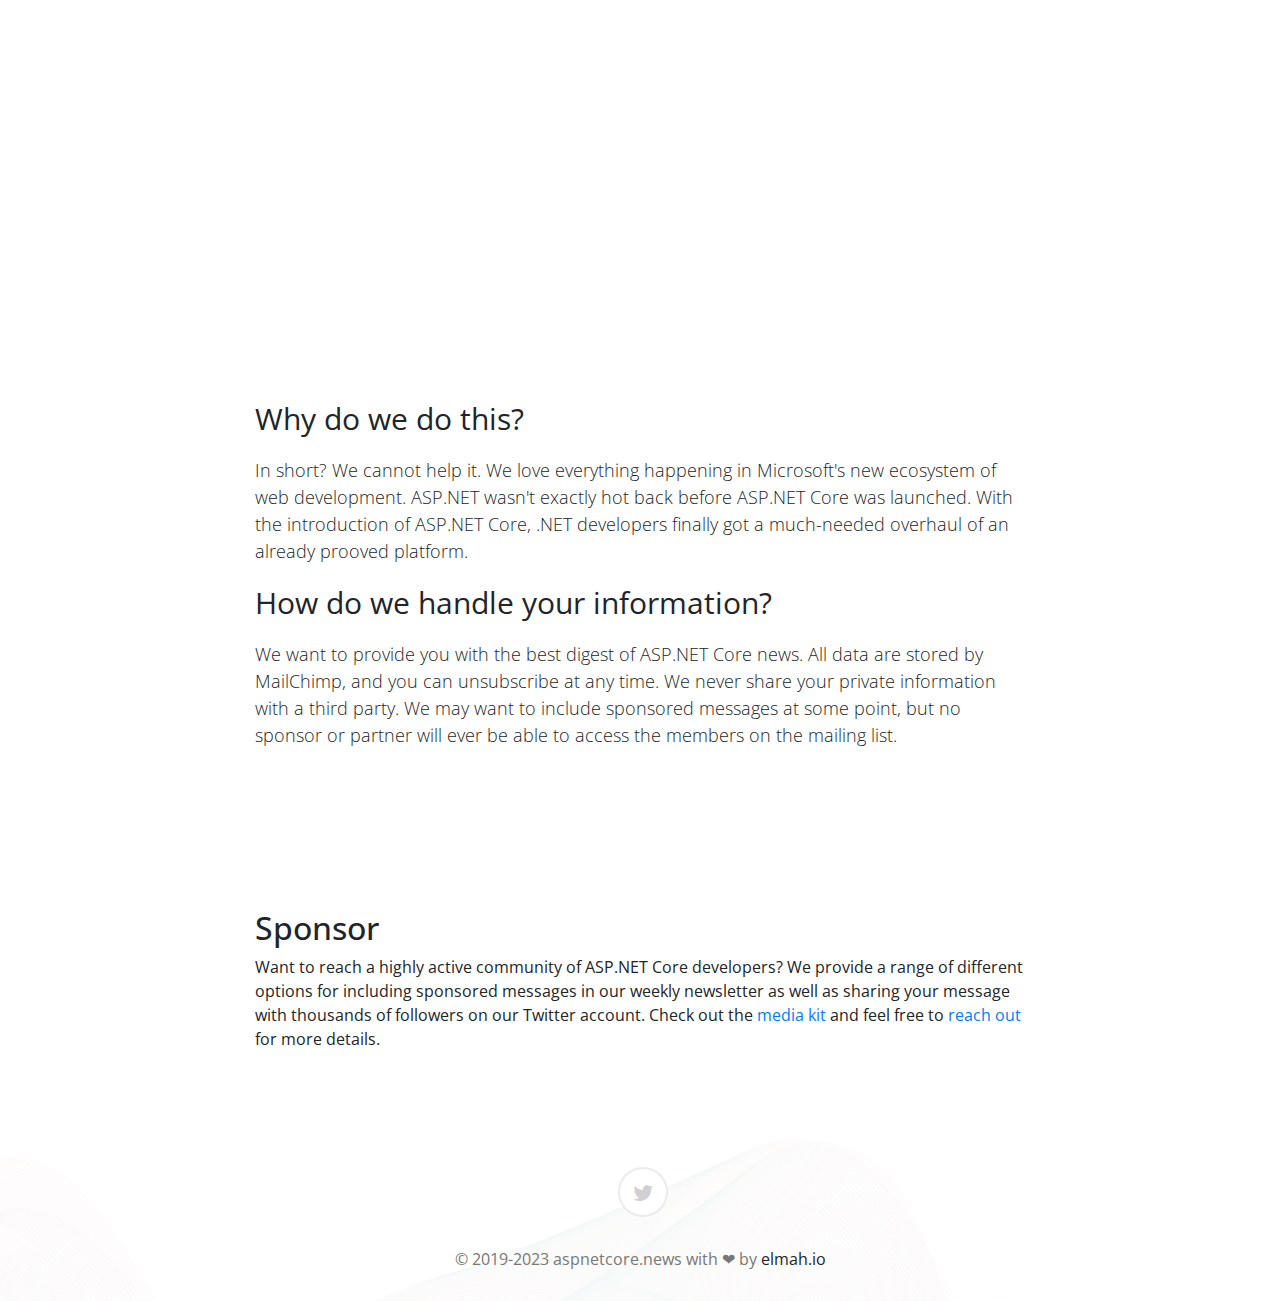
==== commit 264ab061: "Changed iframe height" ====
--- a/index.html
+++ b/index.html
@@ -161,7 +161,7 @@
         <section id="submit" class="submit">
             <div class="section-inner">
                 <div class="container">
-                    <iframe src="https://docs.google.com/forms/d/e/1FAIpQLScKJlI8E-xD7lj11J0qn7dJSyouOhPCEeXBzRFZKMGt5wXrMg/viewform?embedded=true" width="640" height="720" frameborder="0" marginheight="0" marginwidth="0" style="width:100%;">Loading…</iframe>
+                    <iframe src="https://docs.google.com/forms/d/e/1FAIpQLScKJlI8E-xD7lj11J0qn7dJSyouOhPCEeXBzRFZKMGt5wXrMg/viewform?embedded=true" width="640" height="880" frameborder="0" marginheight="0" marginwidth="0" style="width:100%;">Loading…</iframe>
                 </div>
             </div>
         </section>
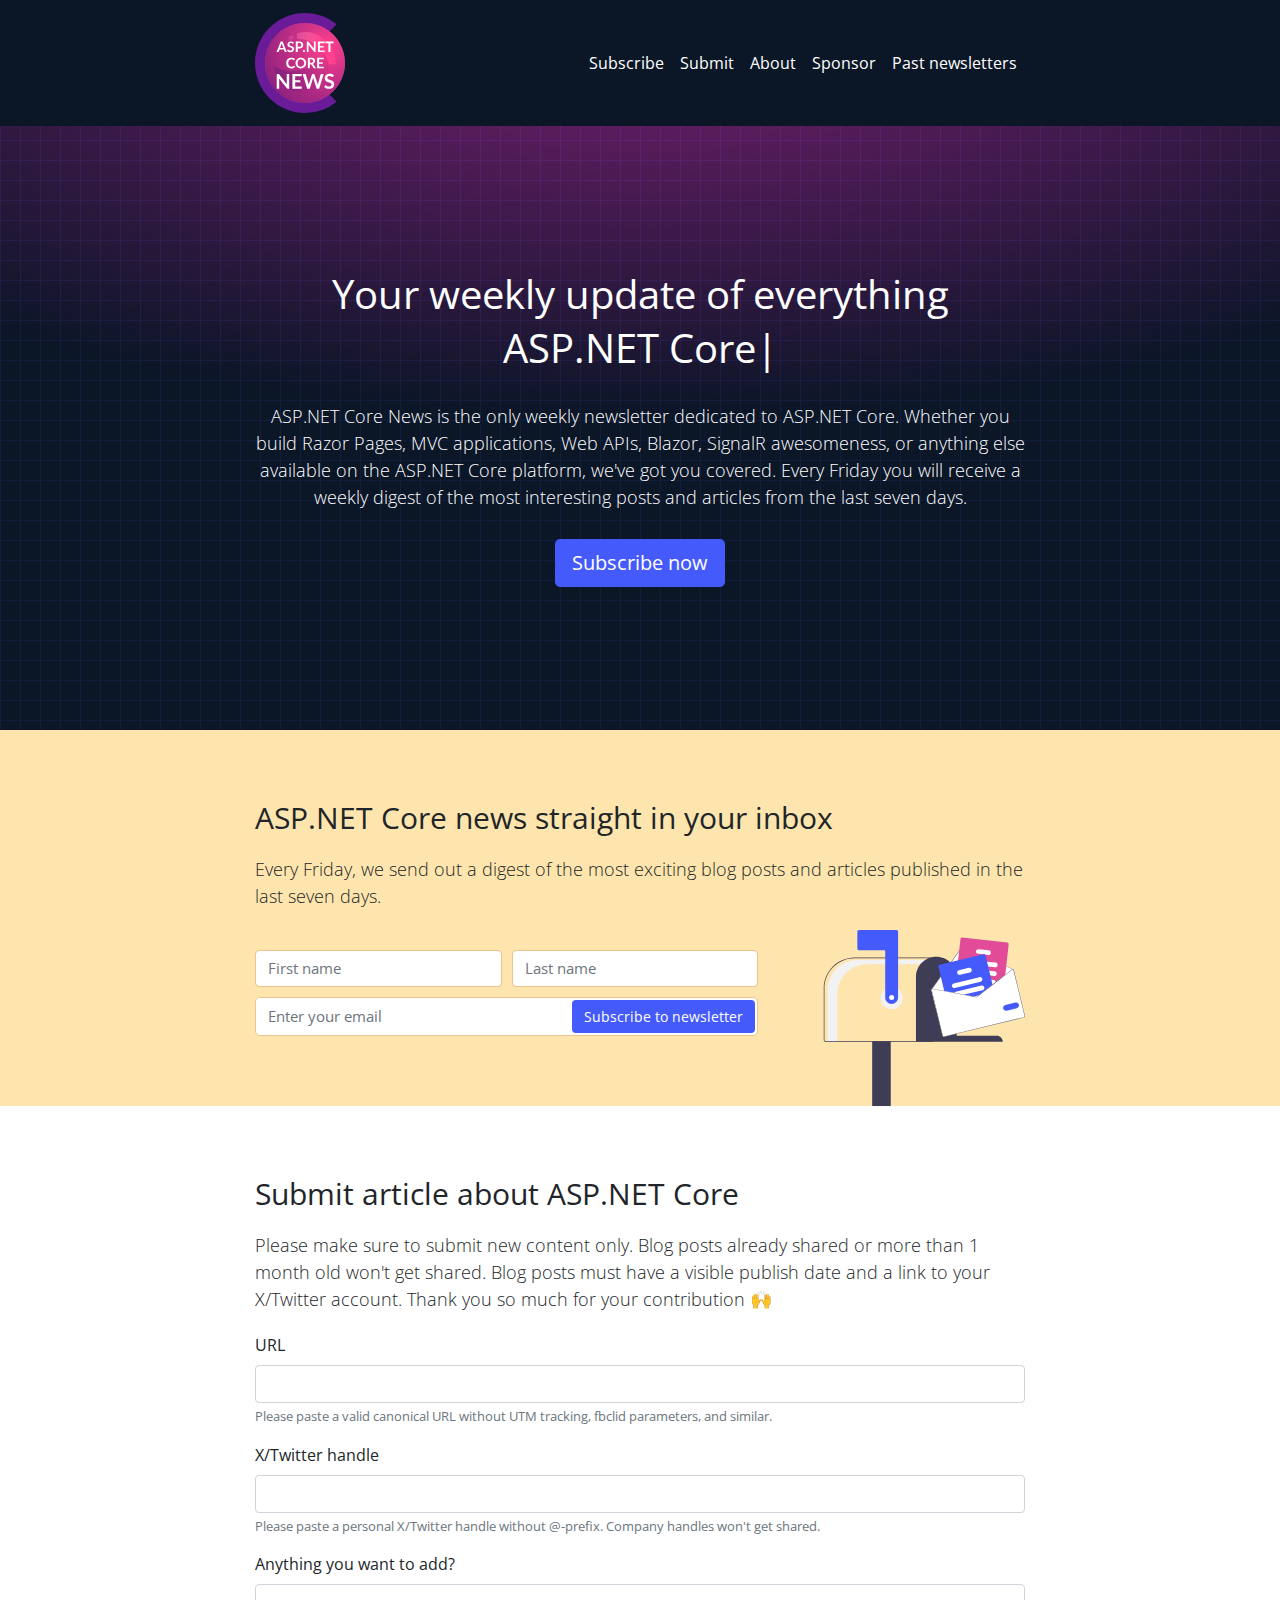
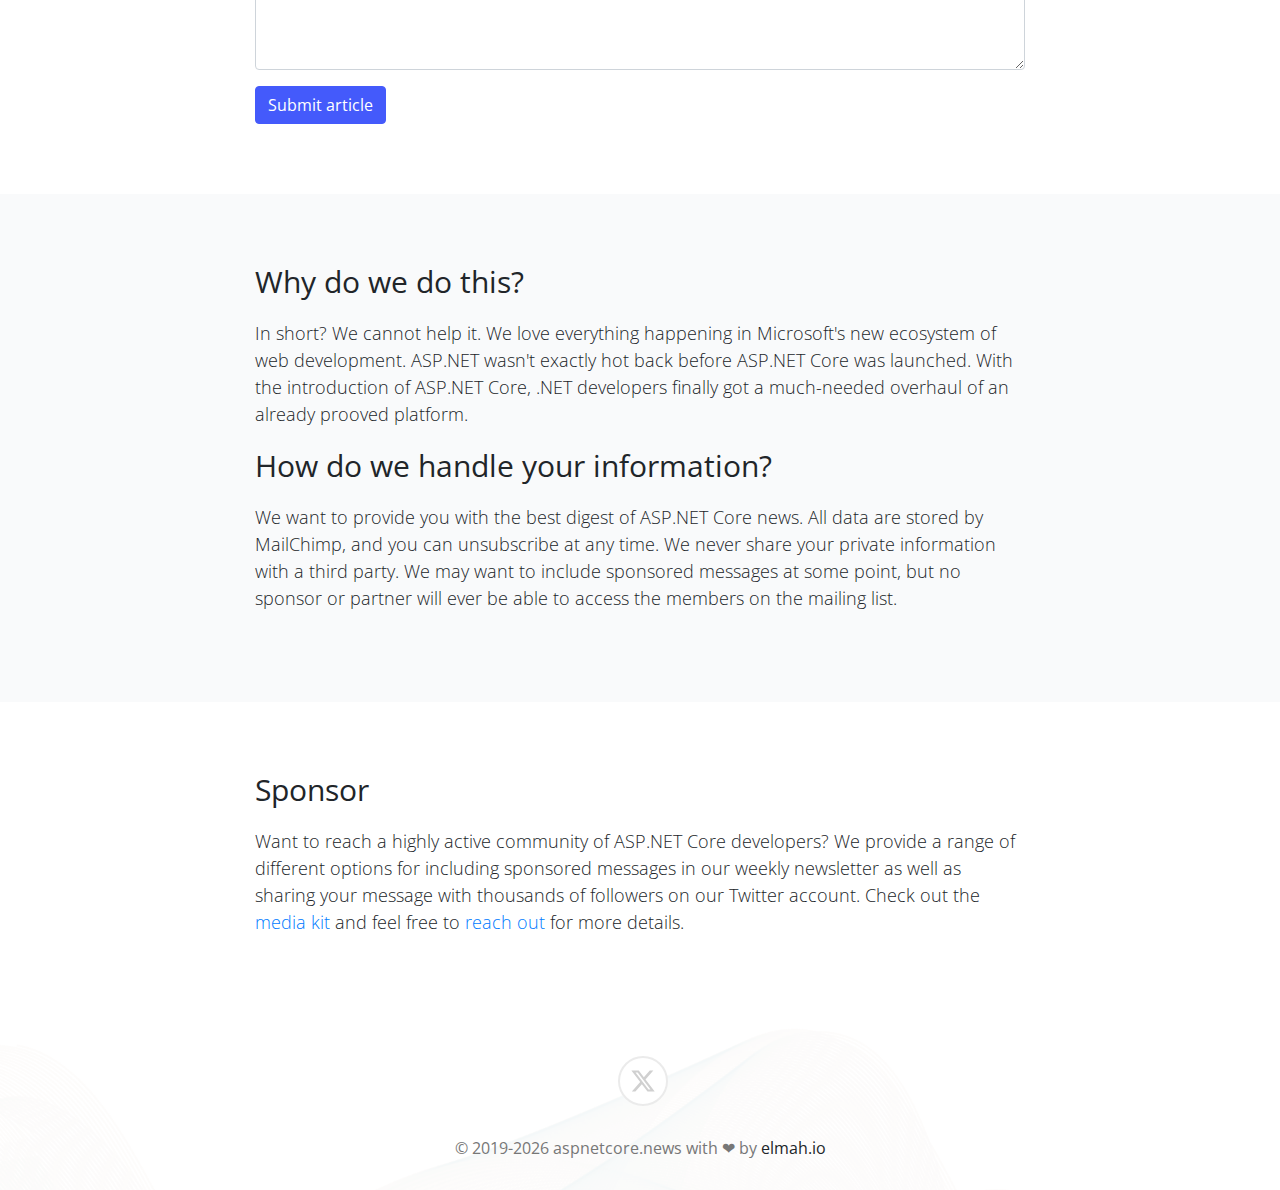
==== commit 88732a2b: "redesign + submit form" ====
--- a/index.html
+++ b/index.html
@@ -49,8 +49,8 @@
                 </div>
             </div>
         </nav>
-        <section class="hero">
-            <div class="section-inner">
+        <section class="hero d-flex">
+            <div class="section-inner d-flex flex-column justify-content-center align-items-center">
                 <div class="container">
                     <h1>Your weekly update of everything <span class="d-none">ASP.NET Core</span></h1>
                     <span class="rotator"></span>
@@ -67,73 +67,13 @@
         <section id="newsletter" class="newsletter">
             <div class="section-inner">
                 <div class="container">
-                    <div class="newsletter-box">
-                        <div class="row align-items-center">
-                            <div class="col-md-3">
-                                <svg id="060e19aa-3f7d-4f07-aa7e-820f8d371f55" data-name="Layer 1" xmlns="http://www.w3.org/2000/svg" xmlns:xlink="http://www.w3.org/1999/xlink" width="870.71" height="691.21" viewBox="0 0 870.71 691.21">
-                                    <defs>
-                                        <linearGradient id="96d5bb21-1965-4d3e-ab37-1bcc7be514e6" x1="309.27" y1="560.72" x2="309.27" y2="406.06" gradientTransform="matrix(-1, 0, 0, 1, 616.6, 82.28)" gradientUnits="userSpaceOnUse">
-                                            <stop offset="0" stop-color="gray" stop-opacity="0.25"/>
-                                            <stop offset="0.54" stop-color="gray" stop-opacity="0.12"/>
-                                            <stop offset="1" stop-color="gray" stop-opacity="0.1"/>
-                                        </linearGradient>
-                                        <linearGradient id="3608cfbe-4e57-42c8-8a3e-2b99e6b6c6a0" x1="-175.29" y1="157.73" x2="-175.29" y2="3.07" gradientTransform="matrix(0, -1, -1, 0, 970.73, 29.07)" xlink:href="#96d5bb21-1965-4d3e-ab37-1bcc7be514e6"/>
-                                        <linearGradient id="f4d6b150-3892-4d6f-bed9-22612cc59583" x1="-246.29" y1="456.25" x2="-246.29" y2="301.59" gradientTransform="matrix(0, -1, -1, 0, 1293.26, 304.09)" xlink:href="#96d5bb21-1965-4d3e-ab37-1bcc7be514e6"/>
-                                        <linearGradient id="675c2575-69c8-4c08-9859-0530d9a94ad2" x1="60" y1="226.17" x2="60" y2="71.51" gradientTransform="matrix(-1, 0, 0, 1, 436.24, 71.59)" xlink:href="#96d5bb21-1965-4d3e-ab37-1bcc7be514e6"/>
-                                        <linearGradient id="245258be-8ef2-4163-b815-3fbd211fc334" x1="435.66" y1="691.21" x2="435.66" y2="9.21" gradientTransform="matrix(1, 0, 0, 1, 0, 0)" xlink:href="#96d5bb21-1965-4d3e-ab37-1bcc7be514e6"/>
-                                        <linearGradient id="afb36fd3-f298-4117-ba9e-9f0c6a4eccfc" x1="435.66" y1="544.71" x2="435.66" y2="69.59" gradientTransform="matrix(1, 0, 0, 1, 0, 0)" xlink:href="#96d5bb21-1965-4d3e-ab37-1bcc7be514e6"/>
-                                        <linearGradient id="9b46ec67-d0ea-45ff-80f1-fe3db7b86030" x1="600.3" y1="786.69" x2="600.3" y2="565.96" gradientTransform="matrix(1, 0, 0, 1, 0, 0)" xlink:href="#96d5bb21-1965-4d3e-ab37-1bcc7be514e6"/>
-                                    </defs>
-                                    <title>opened</title>
-                                    <rect x="181.5" y="488.34" width="251.66" height="154.66" transform="translate(-313.48 7.02) rotate(-16.6)" fill="url(#96d5bb21-1965-4d3e-ab37-1bcc7be514e6)"/>
-                                    <rect x="184.26" y="492.57" width="243.13" height="144.34" transform="translate(-313.28 6.55) rotate(-16.6)" fill="#fff"/>
-                                    <g opacity="0.6">
-                                        <rect x="184.56" y="532.96" width="30.93" height="22.89" transform="translate(382.63 904.55) rotate(163.4)" fill="#f55f44"/>
-                                        <rect x="221.97" y="570.99" width="118.78" height="7.42" transform="translate(550.57 940.64) rotate(163.4)" fill="#f55f44"/>
-                                        <rect x="258.42" y="584.23" width="86.61" height="4.95" transform="translate(593.88 958.32) rotate(163.4)" fill="#f55f44"/>
-                                    </g>
-                                    <rect x="812.99" y="78.53" width="154.66" height="251.66" transform="translate(354.91 934.8) rotate(-78.98)" fill="url(#3608cfbe-4e57-42c8-8a3e-2b99e6b6c6a0)"/>
-                                    <rect x="817.25" y="81.28" width="144.34" height="243.13" transform="translate(355.66 932.7) rotate(-78.98)" fill="#fff"/>
-                                    <g opacity="0.6">
-                                        <rect x="789.65" y="124.32" width="30.93" height="22.89" transform="translate(1404.78 318.52) rotate(-168.98)" fill="#f55f44"/>
-                                        <rect x="803.74" y="196.61" width="118.78" height="7.42" transform="translate(1507.41 457.54) rotate(-168.98)" fill="#f55f44"/>
-                                        <rect x="832.3" y="217.92" width="86.61" height="4.95" transform="translate(1528.3 499.71) rotate(-168.98)" fill="#f55f44"/>
-                                    </g>
-                                    <rect x="837.01" y="424.55" width="154.66" height="251.66" transform="translate(-308.14 304.89) rotate(-23.45)" fill="url(#f4d6b150-3892-4d6f-bed9-22612cc59583)"/>
-                                    <rect x="842.9" y="427.21" width="144.34" height="243.13" transform="translate(-307.45 305.05) rotate(-23.45)" fill="#fff"/>
-                                    <g opacity="0.6">
-                                        <rect x="907.2" y="429.86" width="30.93" height="22.89" transform="translate(720.31 1358.98) rotate(-113.45)" fill="#47e6b1"/>
-                                        <rect x="842.89" y="521.96" width="118.78" height="7.42" transform="translate(614.41 1458.22) rotate(-113.45)" fill="#47e6b1"/>
-                                        <rect x="849.48" y="544.85" width="86.61" height="4.95" transform="translate(581.28 1479.77) rotate(-113.45)" fill="#47e6b1"/>
-                                    </g>
-                                    <rect x="250.41" y="143.1" width="251.66" height="154.66" transform="translate(-216.69 34.06) rotate(-19.53)" fill="url(#675c2575-69c8-4c08-9859-0530d9a94ad2)"/>
-                                    <rect x="253.13" y="147.42" width="243.13" height="144.34" transform="translate(-216.5 33.5) rotate(-19.53)" fill="#fff"/>
-                                    <g opacity="0.6">
-                                        <rect x="252.52" y="193.23" width="30.93" height="22.89" transform="translate(424.33 203.59) rotate(160.47)" fill="#445afb"/>
-                                        <rect x="291.38" y="227.07" width="118.78" height="7.42" transform="translate(593.86 226.63) rotate(160.47)" fill="#445afb"/>
-                                        <rect x="328.41" y="239.26" width="86.61" height="4.95" transform="translate(638.21 240.89) rotate(160.47)" fill="#445afb"/>
-                                    </g>
-                                    <polygon points="435.66 9.21 142.66 285.04 142.66 691.21 728.65 691.21 728.65 285.04 435.66 9.21" fill="url(#245258be-8ef2-4163-b815-3fbd211fc334)"/>
-                                    <polygon points="725.68 682.3 145.63 682.3 145.63 284.38 435.66 14.16 725.68 284.38 725.68 682.3" fill="#fff"/>
-                                    <rect x="233.73" y="69.59" width="403.85" height="475.12" fill="url(#afb36fd3-f298-4117-ba9e-9f0c6a4eccfc)"/>
-                                    <rect x="238.83" y="73.55" width="393.65" height="471.16" fill="#fff"/>
-                                    <polygon points="145.63 284.38 435.66 483.34 145.63 682.3 145.63 284.38" fill="#f5f5f5"/>
-                                    <polygon points="725.68 284.38 435.66 483.34 725.68 682.3 725.68 284.38" fill="#f5f5f5"/>
-                                    <path d="M310.28,786.69,588.92,569.9a18.39,18.39,0,0,1,22.75,0L890.33,786.69Z" transform="translate(-164.65 -104.4)" fill="url(#9b46ec67-d0ea-45ff-80f1-fe3db7b86030)"/>
-                                    <path d="M310.28,786.69,588.92,579.37a19.06,19.06,0,0,1,22.75,0L890.33,786.69Z" transform="translate(-164.65 -104.4)" fill="#fff"/>
-                                    <rect x="298.56" y="164.61" width="82.16" height="13.86" fill="#47e6b1"/>
-                                    <rect x="298.56" y="201.24" width="274.19" height="13.86" fill="#f5f5f5"/>
-                                    <rect x="298.56" y="224.99" width="274.19" height="13.86" fill="#f5f5f5"/>
-                                    <rect x="298.56" y="248.75" width="274.19" height="13.86" fill="#f5f5f5"/>
-                                    <rect x="298.56" y="272.5" width="274.19" height="13.86" fill="#f5f5f5"/>
-                                    <rect x="298.56" y="296.26" width="124.72" height="13.86" fill="#f5f5f5"/>
-                                    <rect x="448.03" y="296.26" width="124.72" height="13.86" fill="#445afb"/>
-                                </svg>
-                            </div>
-                            <div class="col-md-9">
+                    <h2>ASP.NET Core news straight in your inbox</h2>
+                    <p>Every Friday, we send out a digest of the most exciting blog posts and articles published in the last seven days.</p>
+                    
+                    <div class="row">
+                        <div class="col-md-8">
+                            <div class="newsletter-box">
                                 <div class="newsletter-inner">
-                                    <h2>ASP.NET Core news straight in your inbox</h2>
-                                    <p>Every Friday, we send out a digest of the most exciting blog posts and articles published in the last seven days.</p>
                                     <form action="https://elmah.us7.list-manage.com/subscribe/post?u=66fdd2122e968863d381a26e1&amp;id=25e58ef874" method="post">
                                         <div class="form-row">
                                             <div class="col">
@@ -154,6 +94,33 @@
                                 </div>
                             </div>
                         </div>
+                        <div class="col text-md-right text-center">
+                            <?xml version="1.0" encoding="UTF-8"?>
+                            <svg baseProfile="tiny" version="1.2" viewBox="0 0 576.5 493.5" xml:space="preserve" xmlns="http://www.w3.org/2000/svg">
+                                <circle cx="203.3" cy="191" r="31" fill="#F2F2F2"/>
+                                <path d="m107.7 84.1h213.6v11.7h-186.3c-46.1 0-83.4 37.3-83.4 83.4v132.8h-23.4c-2.2 0-3.9-1.7-3.9-3.9v-140.5c0-46.1 37.3-83.5 83.4-83.5z" fill="#F2F2F2"/>
+                                <path d="m13.3 308v-144.3c0.1-47.8 38.8-86.6 86.7-86.7h220.3v236h-302c-2.8 0-5-2.2-5-5zm305-229h-218.4c-46.7 0.1-84.6 37.9-84.7 84.7v144.3c0 1.7 1.3 3 3 3h300v-232z" fill="#3F3D56"/>
+                                <path d="m203.3 207c-9.9 0-18-8.1-18-18v-129c0-1.7-1.3-3-3-3h-70c-2.8 0-5-2.2-5-5v-47c0-2.8 2.2-5 5-5h104c2.8 0 5 2.2 5 5v184c0 9.9-8.1 18-18 18z" fill="#445AFB"/>
+                                <path d="m328.3 75c31.4-0.1 56.9 25.3 57 56.8v164.3h112c9.4 0 17 7.6 17 16.9h-243v-181.2c0-31.5 25.6-56.9 57-56.8z" fill="#3F3D56"/>
+                                <path d="m314.6 168.6 11.8 48.8 230.9-55.9-11.8-48.8c-0.3-1.2-1.2-2.2-2.4-2.6-0.4-0.2-0.9-0.2-1.3-0.2l-133.5-69.1c-1.6-0.8-3.6-0.4-4.7 1.1l-64.3 89.7-24.2 33.8c-0.1 0.1-0.1 0.3-0.1 0.4-0.5 0.9-0.6 1.8-0.4 2.8z" fill="#fff"/>
+                                <path d="m315 165.8c0 0.1 0.1 0.2 0.2 0.3s0.3 0.1 0.4 0.1 0.2-0.1 0.3-0.2l0.1-0.1 1.3-1.8 22.9-32 64.3-89.7c0.8-1.1 2.2-1.4 3.3-0.8l132.4 68.6 1.2 0.6s0.1 0 0.1 0.1h0.3c0.1 0 0.2-0.1 0.3-0.2 0.1-0.3 0-0.6-0.2-0.7l-0.2-0.1-133.4-69.1c-1.6-0.8-3.6-0.4-4.7 1.1l-64.3 89.7-24.2 33.8c-0.1 0.1-0.1 0.3-0.1 0.4z" fill="#3F3D56"/>
+                                <path d="m384.4 170.8 5.1 0.6 38.1 4.2 25.3 2.8 1.5 0.2 31.6-24.6 1.2-0.9 7.5-5.8 26.5-20.7 0.2-1.5 9.4-85.1c0.3-2.4-1.5-4.6-3.9-4.9l-126-14.1c-2.4-0.3-4.6 1.5-4.9 3.9l-6.7 60-3.7 33.3-3.3 29.8-1.5 13.8-0.4 4c-0.2 2.5 1.5 4.7 4 5z" fill="#E14B97"/>
+                                <path d="m418.9 96.2 54.5 6 19.3 2.1c3.6 0.4 6.8-2.2 7.2-5.8s-2.2-6.8-5.8-7.2l-24-2.7-49.8-5.5c-3.6-0.4-6.8 2.2-7.2 5.8-0.3 3.7 2.3 6.9 5.8 7.3z" fill="#fff"/>
+                                <path d="m415.8 120.3c0.1 0 0.3 0.1 0.4 0.1l63.3 7 10.6 1.2c3.6 0.4 6.8-2.2 7.2-5.8s-2.2-6.8-5.8-7.2l-15.3-1.7-50.1-5.6-8.4-0.9c-3.6-0.4-6.8 2.2-7.2 5.8-0.4 3.4 1.9 6.5 5.3 7.1z" fill="#fff"/>
+                                <path d="m408.7 141.7c1.1 1.7 2.9 2.9 4.9 3.1l25.9 2.9 46.2 5.1 1.5 0.2 7.5-5.8v-1.3c-0.3-3.1-2.7-5.5-5.8-5.8l-6.4-0.7-25.5-2.8-18.3-2-23.7-2.6c-3.6-0.4-6.8 2.2-7.2 5.8-0.2 1.2 0.1 2.7 0.9 3.9z" fill="#fff"/>
+                                <path d="m445.1 66.7 13.6 1.5 6 0.7 9.1 1c3.6 0.4 6.8-2.2 7.2-5.8s-2.2-6.8-5.8-7.2l-28.6-3.2c-3.6-0.4-6.8 2.2-7.2 5.8-0.5 3.6 2.1 6.8 5.7 7.2z" fill="#fff"/>
+                                <path d="m334.2 102.9 16.5 68.3 27.6 5.2 25.5 4.9 27.4 5.2 8.8 1.7c1 0.2 2.1-0.1 2.9-0.7l7-5.5 4.4-3.5 31.6-24.6-20-82.9c-0.2-0.8-0.6-1.6-1.2-2.2-1.1-1.1-2.6-1.5-4.1-1.1l-123.1 29.9c-2.4 0.5-3.9 2.9-3.3 5.3z" fill="#445AFB"/>
+                                <path d="m372.1 157.3c0.9 3.5 4.4 5.7 7.9 4.8l72.2-17.5c3.5-0.9 5.7-4.4 4.8-7.9 0-0.1 0-0.2-0.1-0.2-1-3.4-4.4-5.4-7.8-4.6l-72.2 17.5c-3.5 0.8-5.6 4.4-4.8 7.9z" fill="#fff"/>
+                                <path d="m378.3 176.5 25.5 4.9 54.1-13.1c3.5-0.8 5.7-4.4 4.8-7.9-0.8-3.5-4.4-5.7-7.9-4.8l-72.1 17.4c-1.5 0.4-2.8 1.3-3.7 2.5-0.3 0.3-0.5 0.7-0.7 1z" fill="#fff"/>
+                                <path d="m431.3 186.6 8.8 1.7c1 0.2 2.1-0.1 2.9-0.7l7-5.5-18.7 4.5z" fill="#fff"/>
+                                <path d="m386.7 120.6c0.9 3.5 4.4 5.7 7.9 4.8l28-6.8c3.5-0.9 5.7-4.4 4.8-7.9-0.2-0.9-0.6-1.8-1.2-2.5-1.6-2-4.2-2.9-6.7-2.3l-28 6.8c-3.5 0.9-5.7 4.4-4.8 7.9z" fill="#fff"/>
+                                <path d="m403.9 181.4 27.4 5.2 8.8 1.7c1 0.2 2.1-0.1 2.9-0.7l7-5.5-2.5 0.6-5.2 4.1c-0.6 0.5-1.4 0.6-2.1 0.5l-6.5-1.2-27.4-5.2-2.4 0.5zm81.8-28.6 0.3 1.1 1.2-0.9-1.5-0.2zm-81.8 28.6 27.4 5.2 8.8 1.7c1 0.2 2.1-0.1 2.9-0.7l7-5.5-2.5 0.6-5.2 4.1c-0.6 0.5-1.4 0.6-2.1 0.5l-6.5-1.2-27.4-5.2-2.4 0.5zm0 0 27.4 5.2 8.8 1.7c1 0.2 2.1-0.1 2.9-0.7l7-5.5-2.5 0.6-5.2 4.1c-0.6 0.5-1.4 0.6-2.1 0.5l-6.5-1.2-27.4-5.2-2.4 0.5zm-89.3-12.8 30.9 127.7c0.5 2 2.5 3.2 4.4 2.7l223.8-54.2c2-0.5 3.2-2.5 2.7-4.4l-30.9-127.7c-0.3-1.2-1.2-2.2-2.4-2.6-0.4-0.2-0.9-0.2-1.3-0.2-0.5 0-1 0.2-1.5 0.4-0.2 0.1-0.4 0.2-0.6 0.4l-18.4 14.3-26.7 20.8-8.9 7-32.8 25.6-5.4 4.2-5.2 4.1c-0.6 0.5-1.4 0.6-2.1 0.5l-6.5-1.2-54.8-10.4-60.1-11.4c-0.5-0.1-1-0.1-1.5 0-0.7 0.2-1.3 0.5-1.8 1-0.2 0.2-0.4 0.4-0.5 0.7-0.5 0.8-0.6 1.7-0.4 2.7zm89.3 12.8 27.4 5.2 8.8 1.7c1 0.2 2.1-0.1 2.9-0.7l7-5.5-2.5 0.6-5.2 4.1c-0.6 0.5-1.4 0.6-2.1 0.5l-6.5-1.2-27.4-5.2-2.4 0.5zm0 0 27.4 5.2 8.8 1.7c1 0.2 2.1-0.1 2.9-0.7l7-5.5-2.5 0.6-5.2 4.1c-0.6 0.5-1.4 0.6-2.1 0.5l-6.5-1.2-27.4-5.2-2.4 0.5zm0 0 27.4 5.2 8.8 1.7c1 0.2 2.1-0.1 2.9-0.7l7-5.5-2.5 0.6-5.2 4.1c-0.6 0.5-1.4 0.6-2.1 0.5l-6.5-1.2-27.4-5.2-2.4 0.5z" fill="#fff"/>
+                                <path d="m403.9 181.4 27.4 5.2 8.8 1.7c1 0.2 2.1-0.1 2.9-0.7l7-5.5-2.5 0.6-5.2 4.1c-0.6 0.5-1.4 0.6-2.1 0.5l-6.5-1.2-27.4-5.2-2.4 0.5zm81.8-28.6 0.3 1.1 1.2-0.9-1.5-0.2zm-81.8 28.6 27.4 5.2 8.8 1.7c1 0.2 2.1-0.1 2.9-0.7l7-5.5-2.5 0.6-5.2 4.1c-0.6 0.5-1.4 0.6-2.1 0.5l-6.5-1.2-27.4-5.2-2.4 0.5zm0 0 27.4 5.2 8.8 1.7c1 0.2 2.1-0.1 2.9-0.7l7-5.5-2.5 0.6-5.2 4.1c-0.6 0.5-1.4 0.6-2.1 0.5l-6.5-1.2-27.4-5.2-2.4 0.5zm-87.9-15.5 0.1 0.1 0.1-0.1c0.6-0.6 1.5-0.9 2.4-0.8l59.7 11.4 25.5 4.9 27.4 5.2 8.8 1.7c1 0.2 2.1-0.1 2.9-0.7l7-5.5-2.5 0.6-5.2 4.1c-0.6 0.5-1.4 0.6-2.1 0.5l-6.5-1.2-54.8-10.4-60.1-11.4c-0.5-0.1-1-0.1-1.5 0l-1.2 1.6zm-1.4 2.7 30.9 127.7c0.5 2 2.5 3.2 4.4 2.7l223.8-54.2c2-0.5 3.2-2.5 2.7-4.4l-30.9-127.7c-0.3-1.2-1.2-2.2-2.4-2.6-0.4-0.2-0.9-0.2-1.3-0.2-0.5 0-1 0.2-1.5 0.4-0.2 0.1-0.4 0.2-0.6 0.4l-18.4 14.3-26.7 20.8-8.9 7-32.8 25.6-5.4 4.2-5.2 4.1c-0.6 0.5-1.4 0.6-2.1 0.5l-6.5-1.2-54.8-10.4-60.1-11.4c-0.5-0.1-1-0.1-1.5 0-0.7 0.2-1.3 0.5-1.8 1-0.2 0.2-0.4 0.4-0.5 0.7-0.5 0.8-0.6 1.7-0.4 2.7zm1-0.3c-0.2-0.8 0-1.6 0.5-2.2l0.2-0.2c0.6-0.6 1.5-0.9 2.4-0.8l59.7 11.4 25.5 4.9 27.4 5.2 8.8 1.7c1 0.2 2.1-0.1 2.9-0.7l7-5.5 4.4-3.5 31.5-24.6 1.2-0.9 7.4-5.8 26.5-20.7 19.2-15c0.3-0.2 0.6-0.4 1-0.5 0.1 0 0.2 0 0.3-0.1h0.3c0.3 0 0.6 0 0.9 0.1 0.8 0.3 1.5 1 1.7 1.9l30.9 127.7c0.3 1.4-0.5 2.8-1.9 3.2l-223.7 54.1c-1.4 0.3-2.8-0.5-3.2-1.9l-30.9-127.8zm88.3 13.1 27.4 5.2 8.8 1.7c1 0.2 2.1-0.1 2.9-0.7l7-5.5-2.5 0.6-5.2 4.1c-0.6 0.5-1.4 0.6-2.1 0.5l-6.5-1.2-27.4-5.2-2.4 0.5zm0 0 27.4 5.2 8.8 1.7c1 0.2 2.1-0.1 2.9-0.7l7-5.5-2.5 0.6-5.2 4.1c-0.6 0.5-1.4 0.6-2.1 0.5l-6.5-1.2-27.4-5.2-2.4 0.5zm0 0 27.4 5.2 8.8 1.7c1 0.2 2.1-0.1 2.9-0.7l7-5.5-2.5 0.6-5.2 4.1c-0.6 0.5-1.4 0.6-2.1 0.5l-6.5-1.2-27.4-5.2-2.4 0.5z" fill="#3F3D56"/>
+                                <path d="m515.4 219.7c-1-4.4 1.6-8.7 6-9.8l28.2-6.8c4.4-1 8.7 1.7 9.8 6 1 4.3-1.6 8.7-6 9.8l-28.2 6.8c-4.4 1-8.8-1.6-9.8-6z" fill="#445AFB"/>
+                                <circle cx="203.3" cy="189" r="7" fill="#fff"/>
+                                <polygon points="148.8 311.5 148.8 483.9 148.8 489 148.8 493.5 153.3 493.5 196.3 493.5 200.8 493.5 200.8 489 200.8 483.9 200.8 311.5" fill="#3F3D56"/>
+                            </svg>
+                        </div>
                     </div>
                 </div>
             </div>
@@ -161,7 +128,34 @@
         <section id="submit" class="submit">
             <div class="section-inner">
                 <div class="container">
-                    <iframe src="https://docs.google.com/forms/d/e/1FAIpQLScKJlI8E-xD7lj11J0qn7dJSyouOhPCEeXBzRFZKMGt5wXrMg/viewform?embedded=true" width="640" height="880" frameborder="0" marginheight="0" marginwidth="0" style="width:100%;">Loading…</iframe>
+                    <h2>Submit article about ASP.NET Core</h2>
+                    <p>Please make sure to submit new content only. Blog posts already shared or more than 1 month old won't get shared. Blog posts must have a visible publish date and a link to your X/Twitter account. Thank you so much for your contribution 🙌</p>
+
+                    <form id="google-forms" action="https://docs.google.com/forms/d/e/1FAIpQLScKJlI8E-xD7lj11J0qn7dJSyouOhPCEeXBzRFZKMGt5wXrMg/formResponse" method="POST">
+                        <div class="form-group">
+                            <label for="url">URL</label>
+                            <input type="url" class="form-control" id="url" name="entry.2100471048" aria-describedby="urlHelp" required>
+                            <small id="urlHelp" class="form-text text-muted">Please paste a valid canonical URL without UTM tracking, fbclid parameters, and similar.</small>
+                        </div>
+                        <div class="form-group">
+                            <label for="twitter">X/Twitter handle</label>
+                            <input type="text" class="form-control" id="twitter" name="entry.492288226" aria-describedby="twitterHelp" required>
+                            <small id="twitterHelp" class="form-text text-muted">Please paste a personal X/Twitter handle without @-prefix. Company handles won't get shared.</small>
+                        </div>
+                        <div class="form-group">
+                            <label for="more">Anything you want to add?</label>
+                            <textarea class="form-control" id="more" name="entry.1173441620" rows="3"></textarea>
+                        </div>
+                        <button type="submit" class="btn btn-primary">Submit article</button>
+                    </form>
+
+                    <div class="success-message" style="display: none;">
+                        <div class="alert alert-success" role="alert">
+                            <h4 class="alert-heading">Well done!</h4>
+                            <p class="mb-0">Aww yeah, your response has been recorded.</p>
+                        </div>
+                        <button type="button" id="submit-new" class="btn btn-sm btn-primary">Submit another response</button>
+                    </div>
                 </div>
             </div>
         </section>
@@ -186,7 +180,7 @@
         <footer>
             <div class="section-inner">
                 <div class="footer-social">
-                    <a href="https://twitter.com/aspnetcore_news" class="social-icons"><i class="fa fa-twitter"></i></a>
+                    <a href="https://x.com/aspnetcore_news" class="social-icons"><i class="fa x-twitter"><svg xmlns="http://www.w3.org/2000/svg" viewBox="0 0 512 512"><path fill="#d0d0d0" d="M389.2 48h70.6L305.6 224.2 487 464H345L233.7 318.6 106.5 464H35.8L200.7 275.5 26.8 48H172.4L272.9 180.9 389.2 48zM364.4 421.8h39.1L151.1 88h-42L364.4 421.8z"/></svg></i></a>
                 </div>
                 <div class="container">
                     <!-- <ul>
@@ -195,7 +189,7 @@
                         <li><a href="#">Reviews</a></li>
                         <li><a href="#">Terms of service</a></li>
                         </ul> -->
-                    <p class="footer-copyright">© 2019-2023 aspnetcore.news with ❤ by <a href="https://elmah.io" target="_blank">elmah.io</a></p>
+                    <p class="footer-copyright">© 2019-<script>document.write(new Date().getFullYear())</script> aspnetcore.news with ❤ by <a href="https://elmah.io" target="_blank">elmah.io</a></p>
                 </div>
             </div>
         </footer>
--- a/style.css
+++ b/style.css
@@ -3,6 +3,10 @@
     position: relative;
 }
 
+dt {
+    font-weight: 600;
+}
+
 .btn {
     box-shadow: none !important;
 }
@@ -15,7 +19,7 @@
 }
 
 .navbar.bg-dark {
-	background: #000 !important;
+	background: #0b1627 !important;
 	color: #fff !important;
 }
 .navbar .navbar-brand {
@@ -42,8 +46,28 @@
 }
 
 section.hero {
+    background-image: radial-gradient(145.05% 100% at 50% 0, #8a207e 0, #0b1627 57.38%, #0b1627 88.16%);
 	text-align: center;
     padding-top: 196px;
+    min-height: 730px;
+    color: #fff;
+    position: relative;
+}
+section.hero::before {
+    content: "";
+    position: absolute;
+    top: 0;
+    left: 0;
+    height: 100%;
+    width: 100%;
+    background-color: transparent;
+    opacity: 0.1;
+    background-image: linear-gradient(#445afb 1px, transparent 1px), linear-gradient(to right, #445afb 1px, #0b1627 1px);
+    background-size: 20px 20px;
+    z-index: 1;
+}
+section.hero .section-inner {
+    z-index: 9;
 }
 section.hero h1 {
 	font-size: 40px;
@@ -66,19 +90,22 @@
 section.newsletter {
 	background: #FEE5AD;
 }
-section.newsletter .newsletter-box svg {
-	width: 100%;
-	height: 150px;
-}
-section.newsletter .newsletter-box h2 {
+section.newsletter h2 {
 	font-size: 30px;
 	font-weight: 400;
 	margin-bottom: 20px;
 }
-section.newsletter .newsletter-box p {
+section.newsletter p {
 	font-size: 18px;
 	font-weight: 300;
 	margin: 0 auto 20px auto;
+}
+section.newsletter svg {
+    margin-bottom: -70px;
+    width: 206px;
+}
+section.newsletter .newsletter-box form {
+    margin-top: 20px;
 }
 section.newsletter .newsletter-box form .form-row {
 	margin-bottom: 10px;
@@ -106,10 +133,10 @@
     font-size: 14px;
     margin: 2px;
 }
-section.newsletter .newsletter-inner {
-	margin-left: 50px;
-}
-
+
+section.details {
+    background: #f9fafb;
+}
 section.details h2 {
 	font-size: 30px;
     font-weight: 400;
@@ -120,8 +147,41 @@
     font-weight: 300;
     margin: 0 auto 20px auto;
 }
-section.submit {
-    padding-bottom: 0;
+
+
+section.media-kit h2 {
+	font-size: 30px;
+    font-weight: 400;
+    margin-bottom: 20px;
+}
+section.media-kit p {
+	font-size: 18px;
+    font-weight: 300;
+    margin: 0 auto 20px auto;
+}
+
+
+section.submit h2 {
+	font-size: 30px;
+	font-weight: 400;
+	margin-bottom: 20px;
+}
+section.submit p {
+	font-size: 18px;
+	font-weight: 300;
+	margin: 0 auto 20px auto;
+}
+
+
+section.sponsor h2 {
+	font-size: 30px;
+	font-weight: 400;
+	margin-bottom: 20px;
+}
+section.sponsor p {
+	font-size: 18px;
+	font-weight: 300;
+	margin: 0 auto 20px auto;
 }
 
 footer {
@@ -156,7 +216,7 @@
     text-align: center;
     padding-top: 30px;
 }
-footer .fa{
+footer .fa {
     font-size: 22px;
     margin-right: 15px;
     margin-left: 20px;
@@ -167,10 +227,10 @@
     height: 50px;
     width: 50px;
     text-align: center;
-    line-height: 28px;
+    line-height: 22px;
     text-decoration: none;
     border: 2px solid #ebebeb;
-    transition:color 0.2s;
+    transition: color 0.2s;
 }
 footer .fa-facebook:hover,
 footer .fa-facebook:focus {
@@ -180,9 +240,10 @@
 footer .fa-google-plus:focus {
     color: #d34836
 }
-footer .fa-twitter:hover,
-footer .fa-twitter:focus {
-    color: #38A1F3
+footer .x-twitter:hover path,
+footer .x-twitter:focus path {
+    fill: #000;
+    transition: fill 0.2s;
 }
 
 @media (min-width: 1200px) {
@@ -207,8 +268,14 @@
 }
 
 @media screen and (max-width: 769px) {
+    section.hero {
+        min-height: auto;
+    }
+    section.newsletter .newsletter-box form {
+        margin-top: 0;
+    }
 	section.newsletter svg {
-		margin-bottom: 30px;
+		margin-top: 30px;
 	}
 	section.newsletter .newsletter-inner {
 		margin: 0px;
@@ -219,6 +286,9 @@
     section {
         padding: 30px 0px;
     }
+    section.hero {
+        padding-top: 155px;
+    }
     section.hero h1 {
         font-size: 30px;
     }
@@ -232,6 +302,11 @@
         text-align: center;
         font-size: 24px;
     }
+    section.newsletter svg {
+		margin-top: 30px;
+        margin-bottom: -30px;
+        width: 150px;
+	}
     section.details h2 {
         text-align: center;
         font-size: 24px;
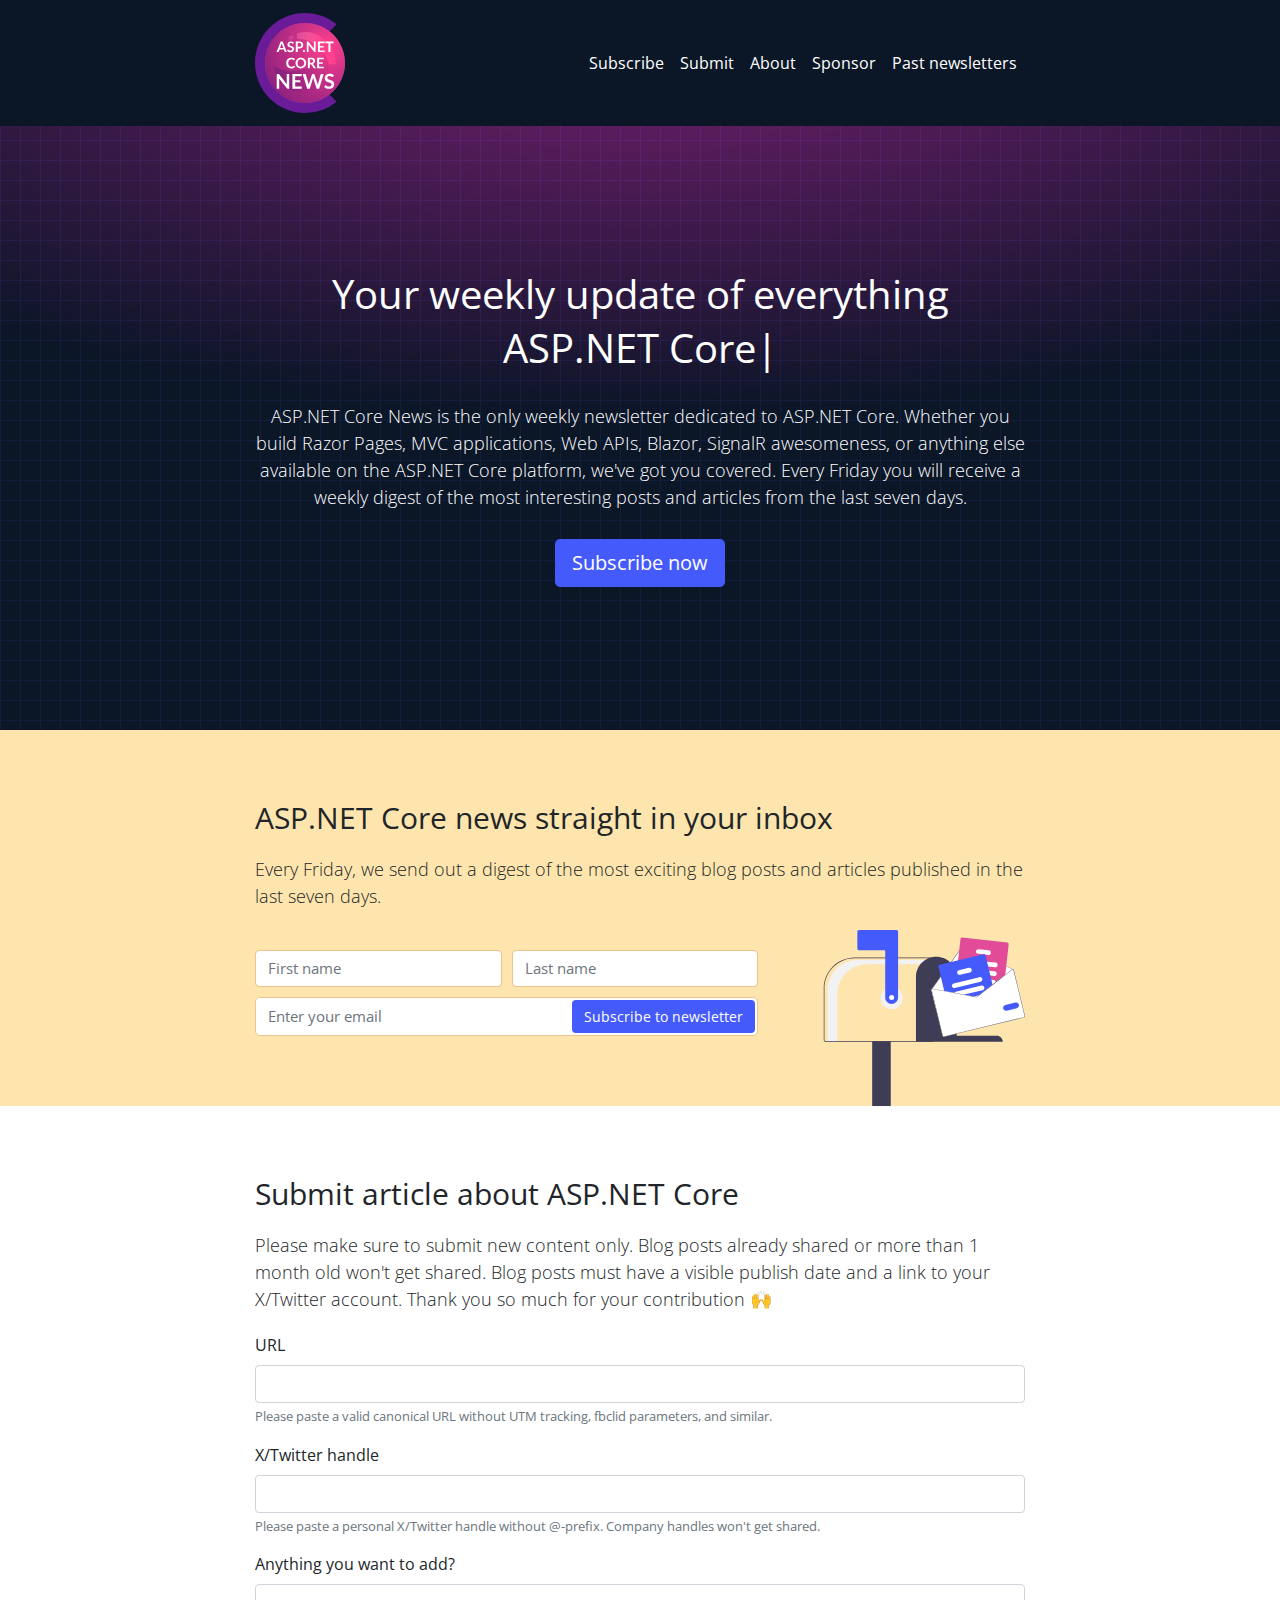
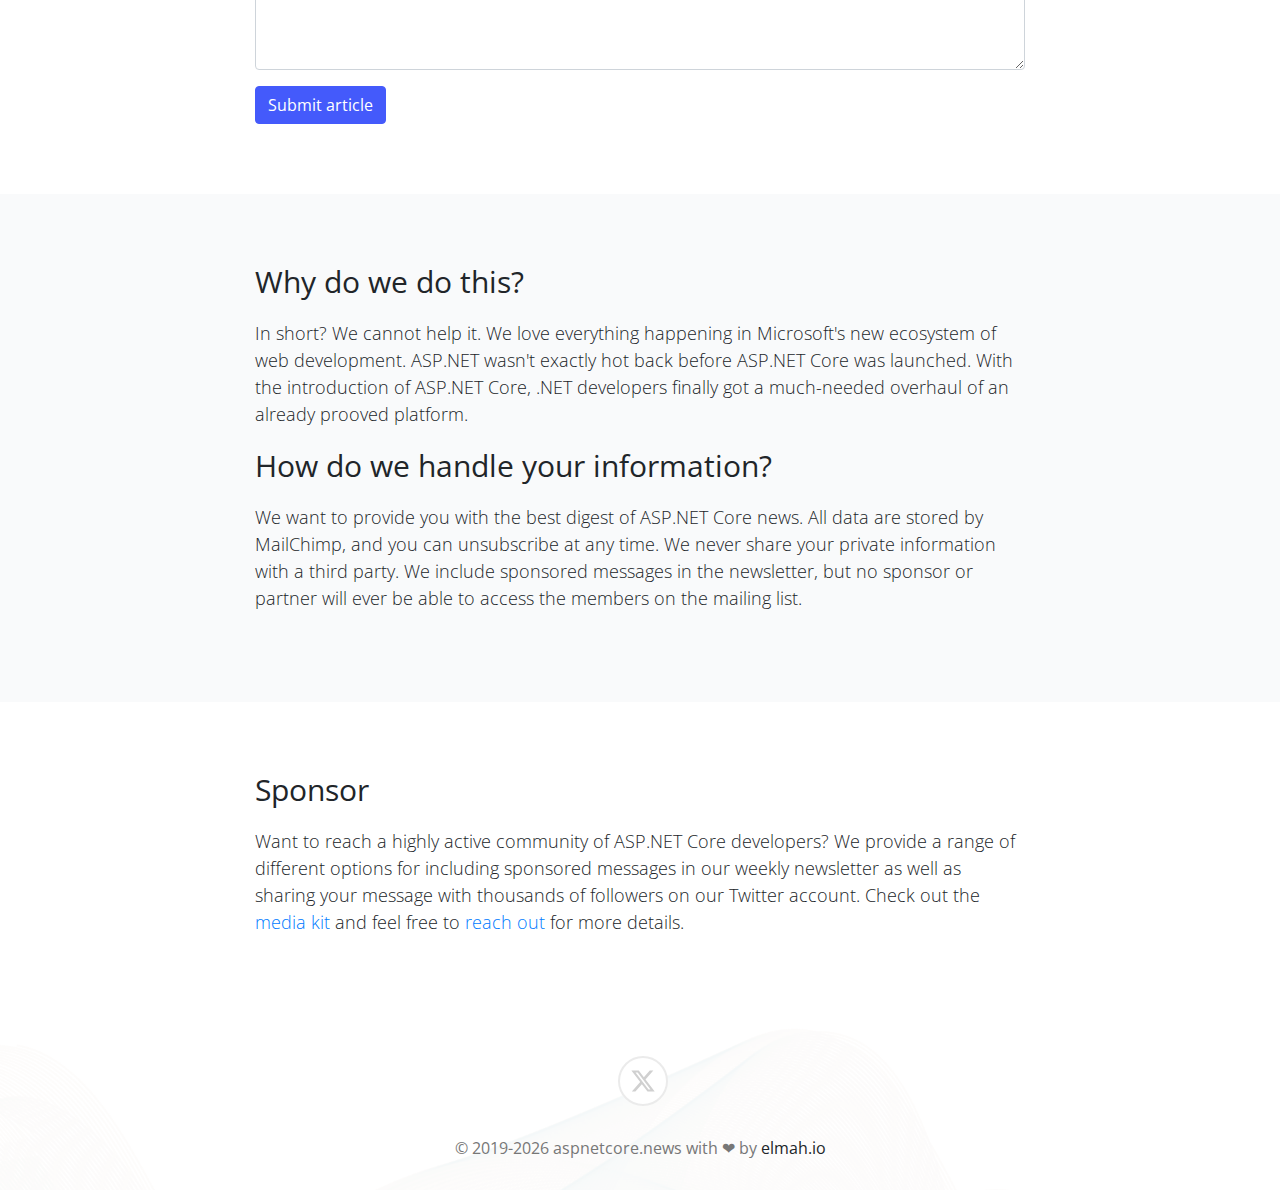
==== commit 850da16b: "Note about sponsored messages changed" ====
--- a/index.html
+++ b/index.html
@@ -165,7 +165,7 @@
                     <h2>Why do we do this?</h2>
                     <p>In short? We cannot help it. We love everything happening in Microsoft's new ecosystem of web development. ASP.NET wasn't exactly hot back before ASP.NET Core was launched. With the introduction of ASP.NET Core, .NET developers finally got a much-needed overhaul of an already prooved platform.</p>
                     <h2>How do we handle your information?</h2>
-                    <p>We want to provide you with the best digest of ASP.NET Core news. All data are stored by MailChimp, and you can unsubscribe at any time. We never share your private information with a third party. We may want to include sponsored messages at some point, but no sponsor or partner will ever be able to access the members on the mailing list.</p>
+                    <p>We want to provide you with the best digest of ASP.NET Core news. All data are stored by MailChimp, and you can unsubscribe at any time. We never share your private information with a third party. We include sponsored messages in the newsletter, but no sponsor or partner will ever be able to access the members on the mailing list.</p>
                 </div>
             </div>
         </section>
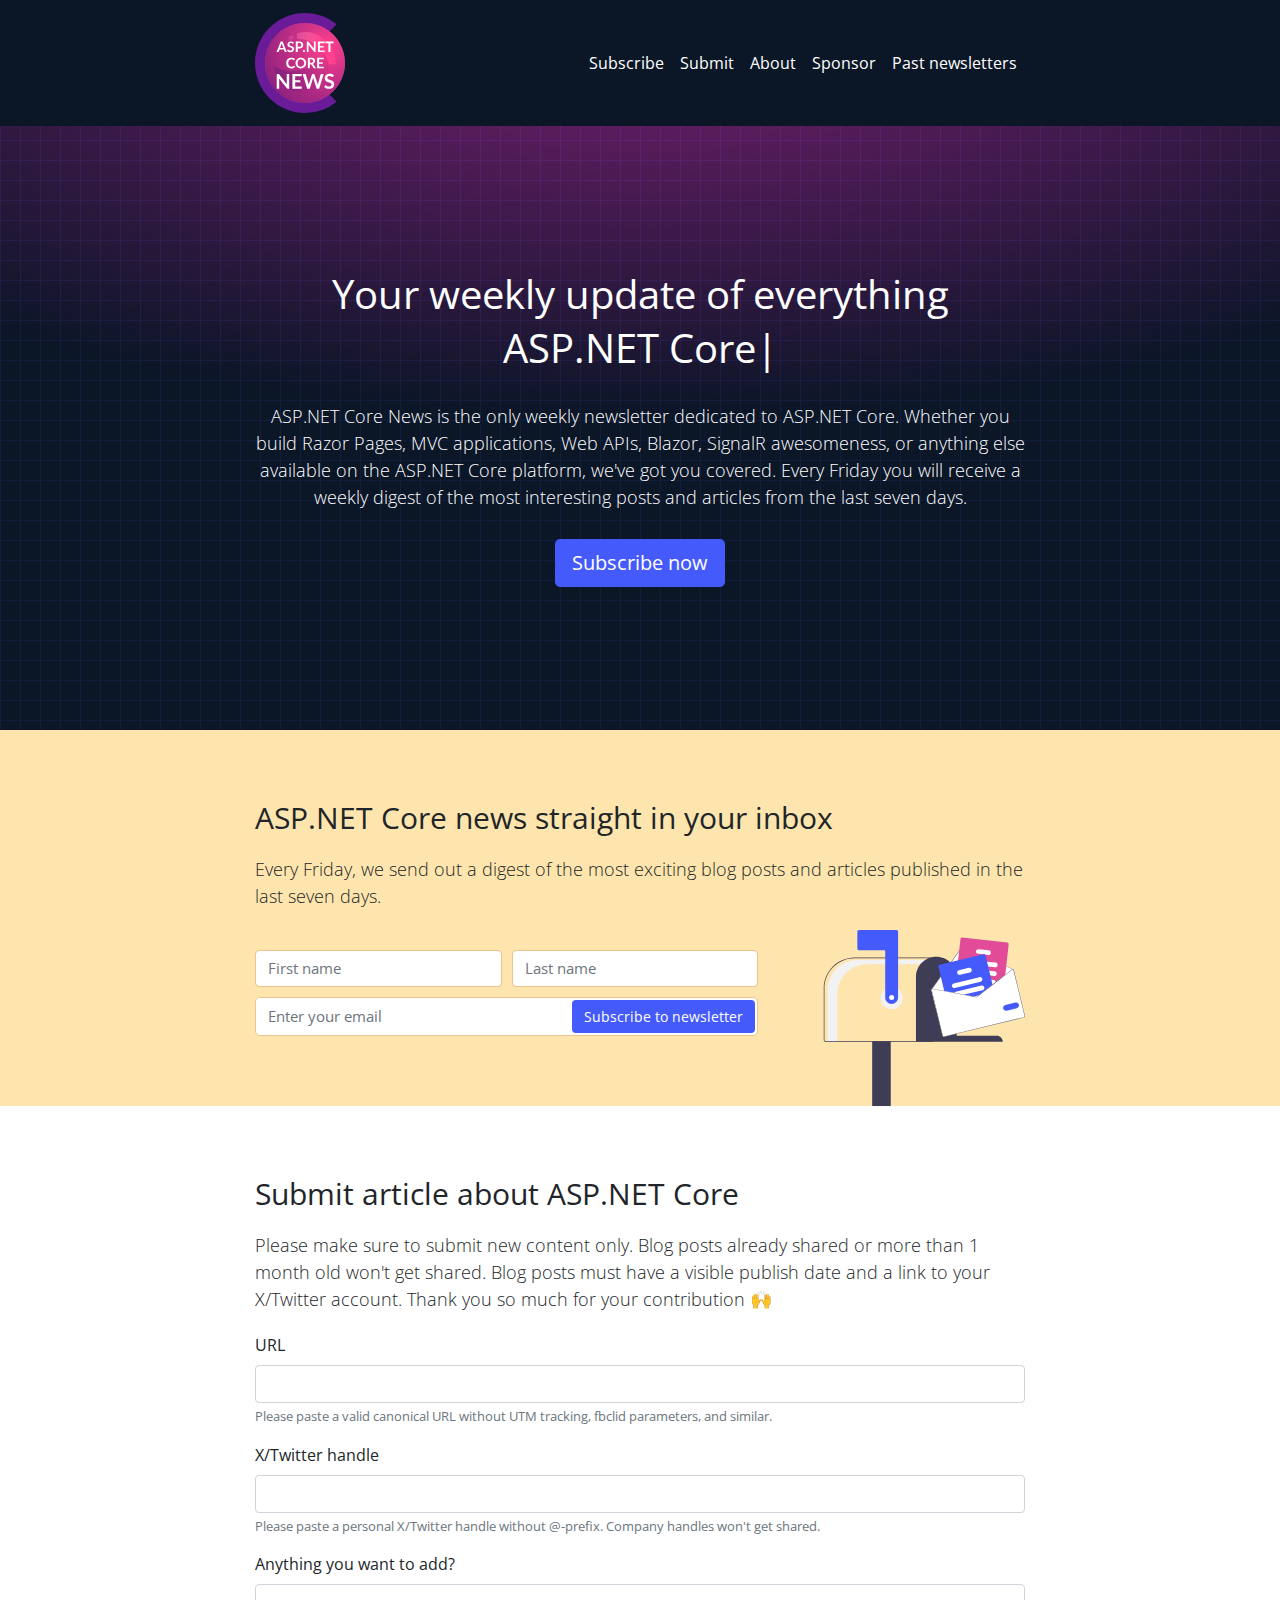
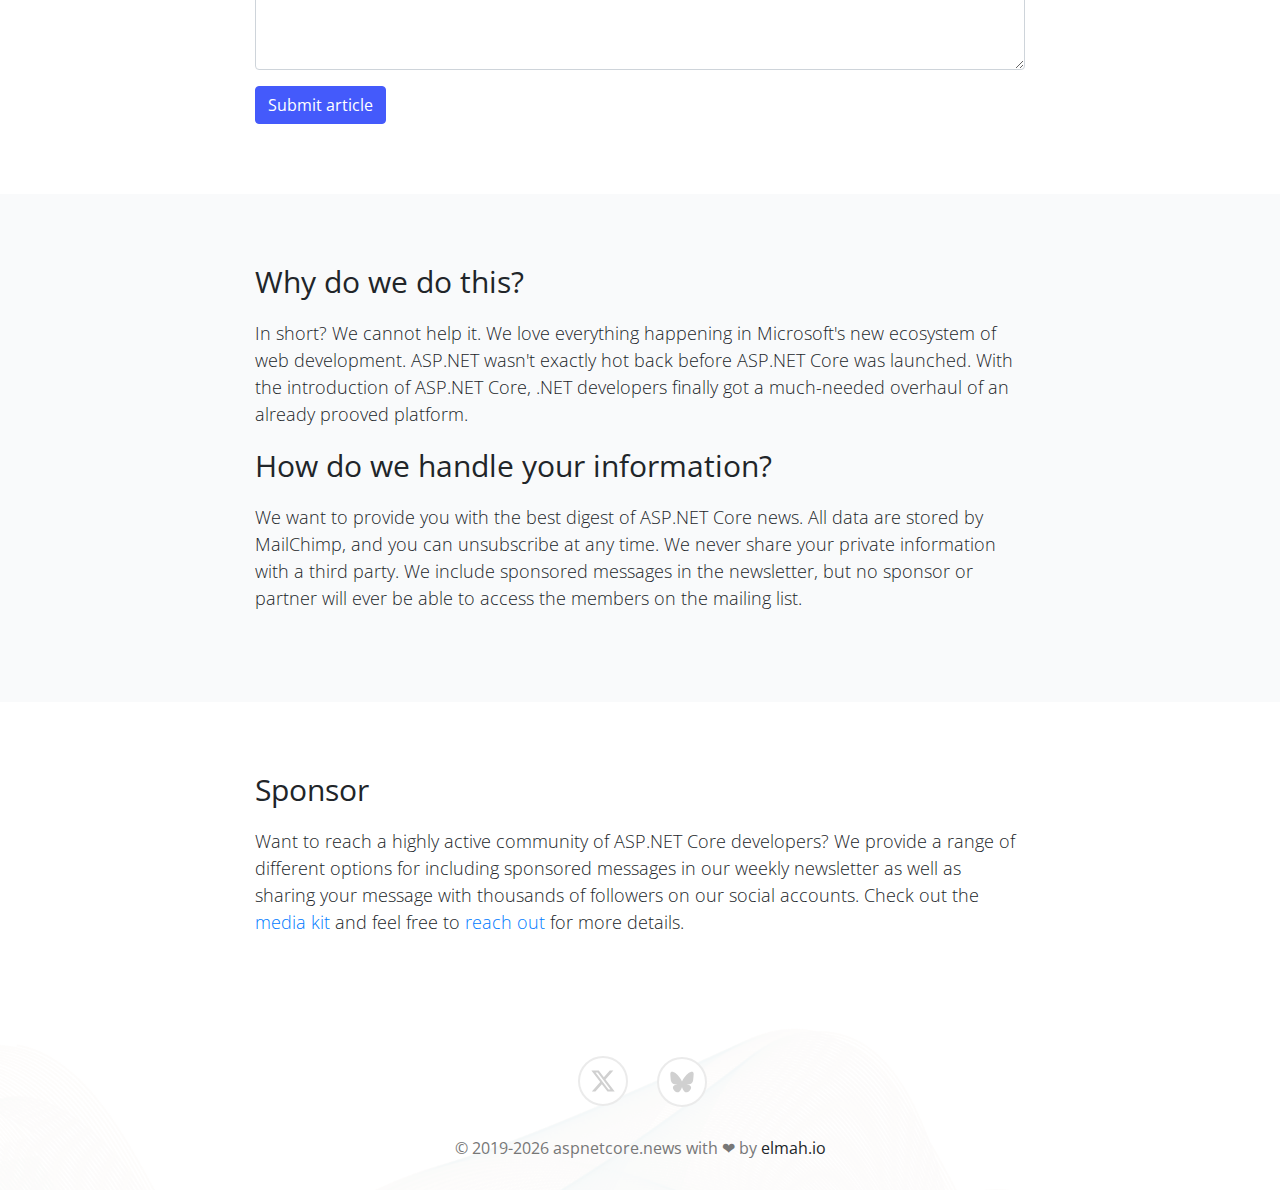
==== commit 42bfbb2d: "Task 3819: Add Bluesky icon" ====
--- a/index.html
+++ b/index.html
@@ -173,14 +173,15 @@
             <div class="section-inner">
                 <div class="container">
                     <h2>Sponsor</h2>
-                    <p>Want to reach a highly active community of ASP.NET Core developers? We provide a range of different options for including sponsored messages in our weekly newsletter as well as sharing your message with thousands of followers on our Twitter account. Check out the <a href="/media-kit/">media kit</a> and feel free to <a href="mailto:info@aspnetcore.news">reach out</a> for more details.</p>
+                    <p>Want to reach a highly active community of ASP.NET Core developers? We provide a range of different options for including sponsored messages in our weekly newsletter as well as sharing your message with thousands of followers on our social accounts. Check out the <a href="/media-kit/">media kit</a> and feel free to <a href="mailto:info@aspnetcore.news">reach out</a> for more details.</p>
                 </div>
             </div>
         </section>
         <footer>
             <div class="section-inner">
                 <div class="footer-social">
-                    <a href="https://x.com/aspnetcore_news" class="social-icons"><i class="fa x-twitter"><svg xmlns="http://www.w3.org/2000/svg" viewBox="0 0 512 512"><path fill="#d0d0d0" d="M389.2 48h70.6L305.6 224.2 487 464H345L233.7 318.6 106.5 464H35.8L200.7 275.5 26.8 48H172.4L272.9 180.9 389.2 48zM364.4 421.8h39.1L151.1 88h-42L364.4 421.8z"/></svg></i></a>
+                    <a href="https://x.com/aspnetcore_news" class="social-icons" target="_blank"><i class="fa x-twitter"><svg xmlns="http://www.w3.org/2000/svg" viewBox="0 0 512 512"><path fill="#d0d0d0" d="M389.2 48h70.6L305.6 224.2 487 464H345L233.7 318.6 106.5 464H35.8L200.7 275.5 26.8 48H172.4L272.9 180.9 389.2 48zM364.4 421.8h39.1L151.1 88h-42L364.4 421.8z"/></svg></i></a>
+                    <a href="https://bsky.app/profile/aspnetcore.news" class="social-icons" target="_blank"><i class="fa x-bsky"><svg xmlns="http://www.w3.org/2000/svg" viewBox="0 0 512 512"><path fill="#D0D0D0" d="M125.7,80.2c52.7,39.7,109.5,120.3,130.3,163.5v114.2c0-2.4-0.9,0.3-2.9,6.2c-10.9,32-53.3,157-150.4,57.1C51.6,368.5,75.2,315.9,168.3,300c-53.2,9.1-113.1-5.9-129.5-64.8C34,218.3,26,114,26,99.9C26,29.3,87.7,51.5,125.7,80.2zM386.3,80.2C333.6,119.9,276.8,200.4,256,243.7v114.2c0-2.4,0.9,0.3,2.9,6.2c10.9,32,53.3,157,150.4,57.1c51.1-52.6,27.4-105.2-65.6-121.1c53.2,9.1,113.1-5.9,129.5-64.8C478,218.3,486,114,486,99.9C486,29.3,424.3,51.5,386.3,80.2z"/></svg></i></a>
                 </div>
                 <div class="container">
                     <!-- <ul>
--- a/style.css
+++ b/style.css
@@ -218,8 +218,8 @@
 }
 footer .fa {
     font-size: 22px;
-    margin-right: 15px;
-    margin-left: 20px;
+    margin-right: 10px;
+    margin-left: 15px;
     background-color: white;
     color: #d0d0d0;
     border-radius: 100%;
@@ -245,6 +245,15 @@
     fill: #000;
     transition: fill 0.2s;
 }
+footer .x-bsky {
+    position: relative;
+    top: 1px;
+}
+footer .x-bsky:hover path,
+footer .x-bsky:focus path {
+    fill: #0085ff;
+    transition: fill 0.2s;
+}
 
 @media (min-width: 1200px) {
     .container {
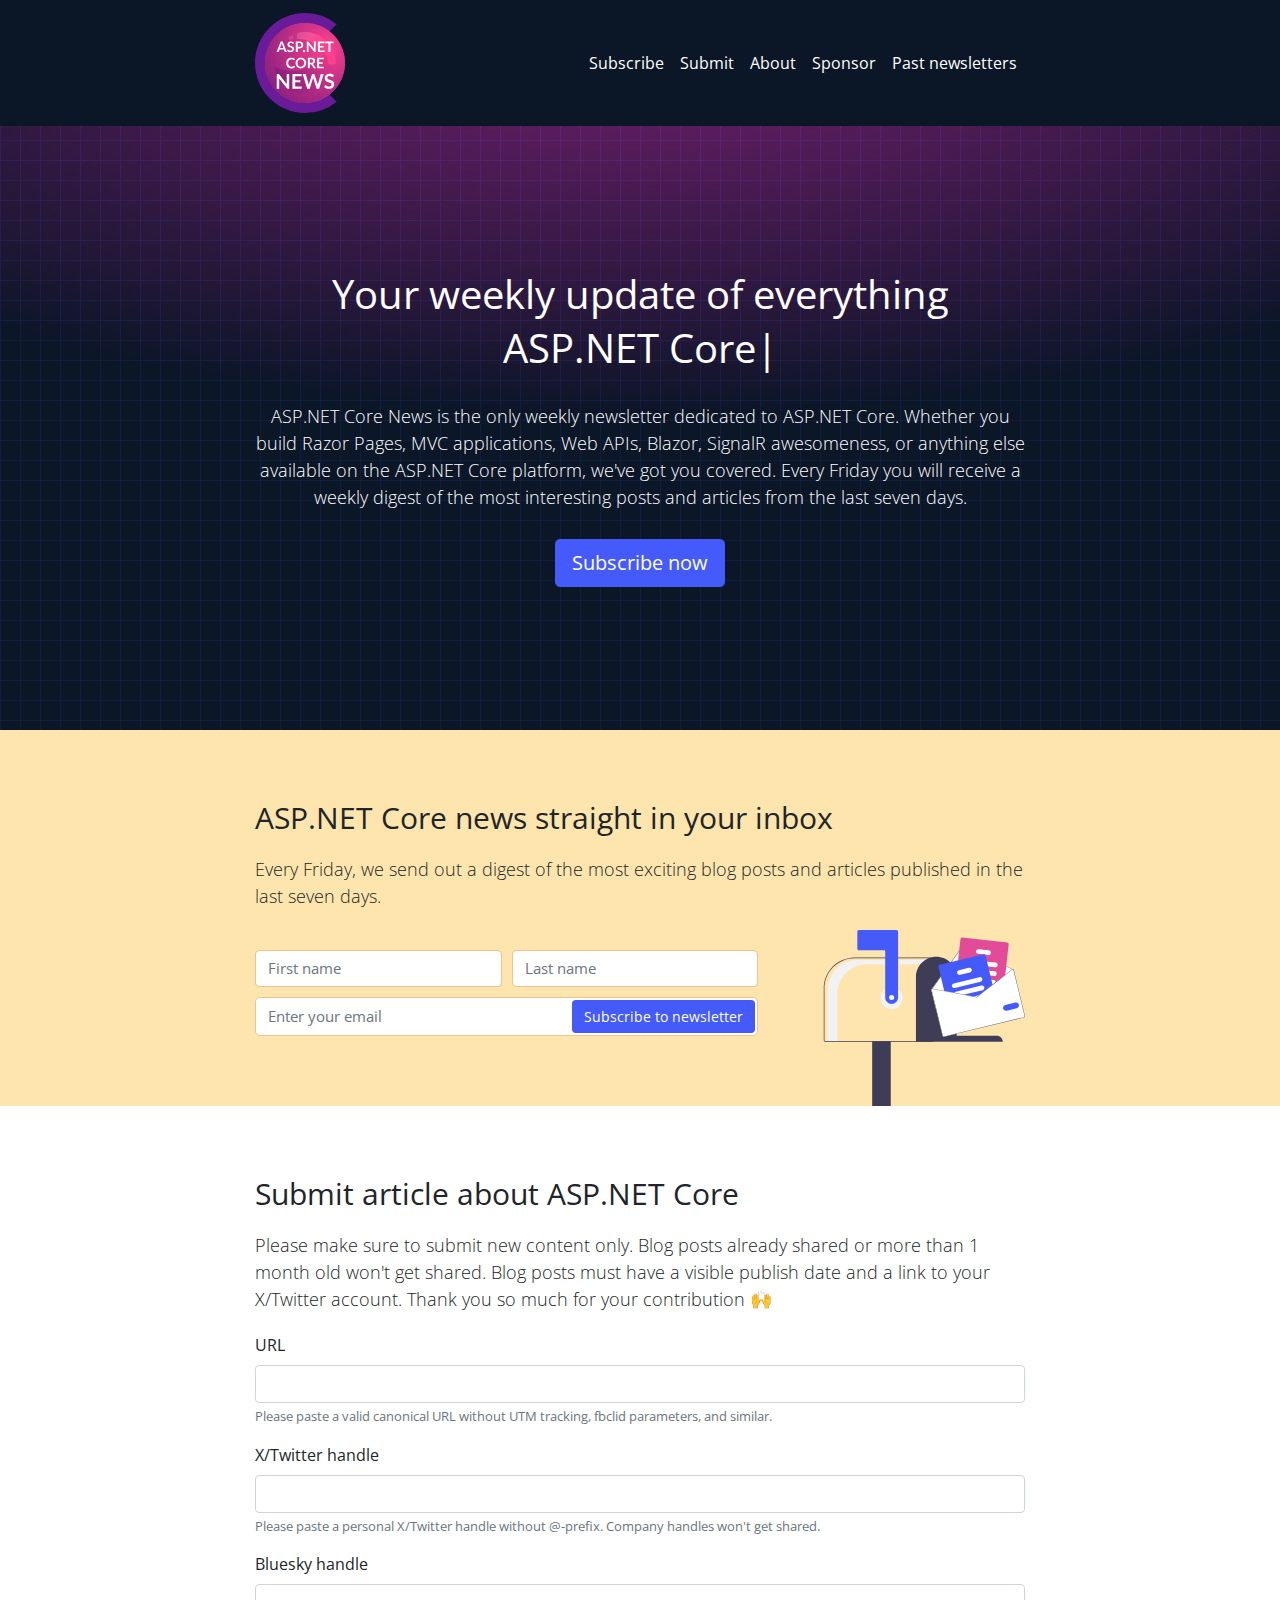
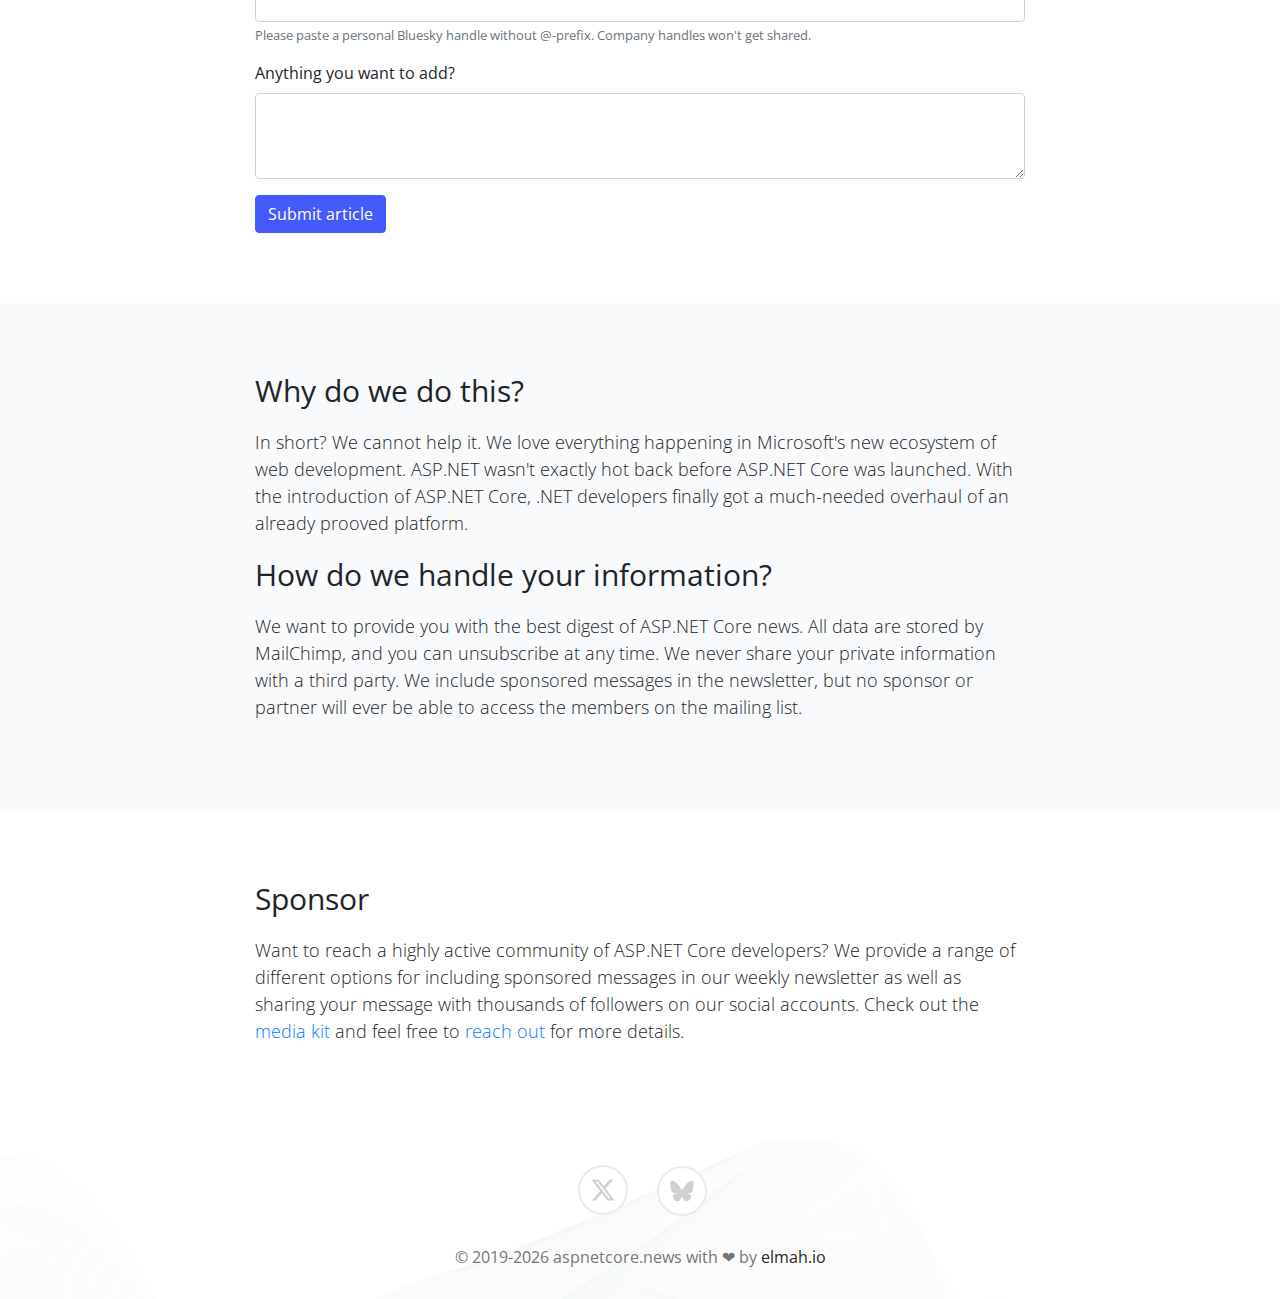
==== commit d5e8849a: "Task 3636: Add support for Bluesky" ====
--- a/index.html
+++ b/index.html
@@ -143,6 +143,11 @@
                             <small id="twitterHelp" class="form-text text-muted">Please paste a personal X/Twitter handle without @-prefix. Company handles won't get shared.</small>
                         </div>
                         <div class="form-group">
+                            <label for="bluesky">Bluesky handle</label>
+                            <input type="text" class="form-control" id="bluesky" name="entry.2131364545" aria-describedby="blueskyHelp">
+                            <small id="blueskyHelp" class="form-text text-muted">Please paste a personal Bluesky handle without @-prefix. Company handles won't get shared.</small>
+                        </div>
+                        <div class="form-group">
                             <label for="more">Anything you want to add?</label>
                             <textarea class="form-control" id="more" name="entry.1173441620" rows="3"></textarea>
                         </div>
